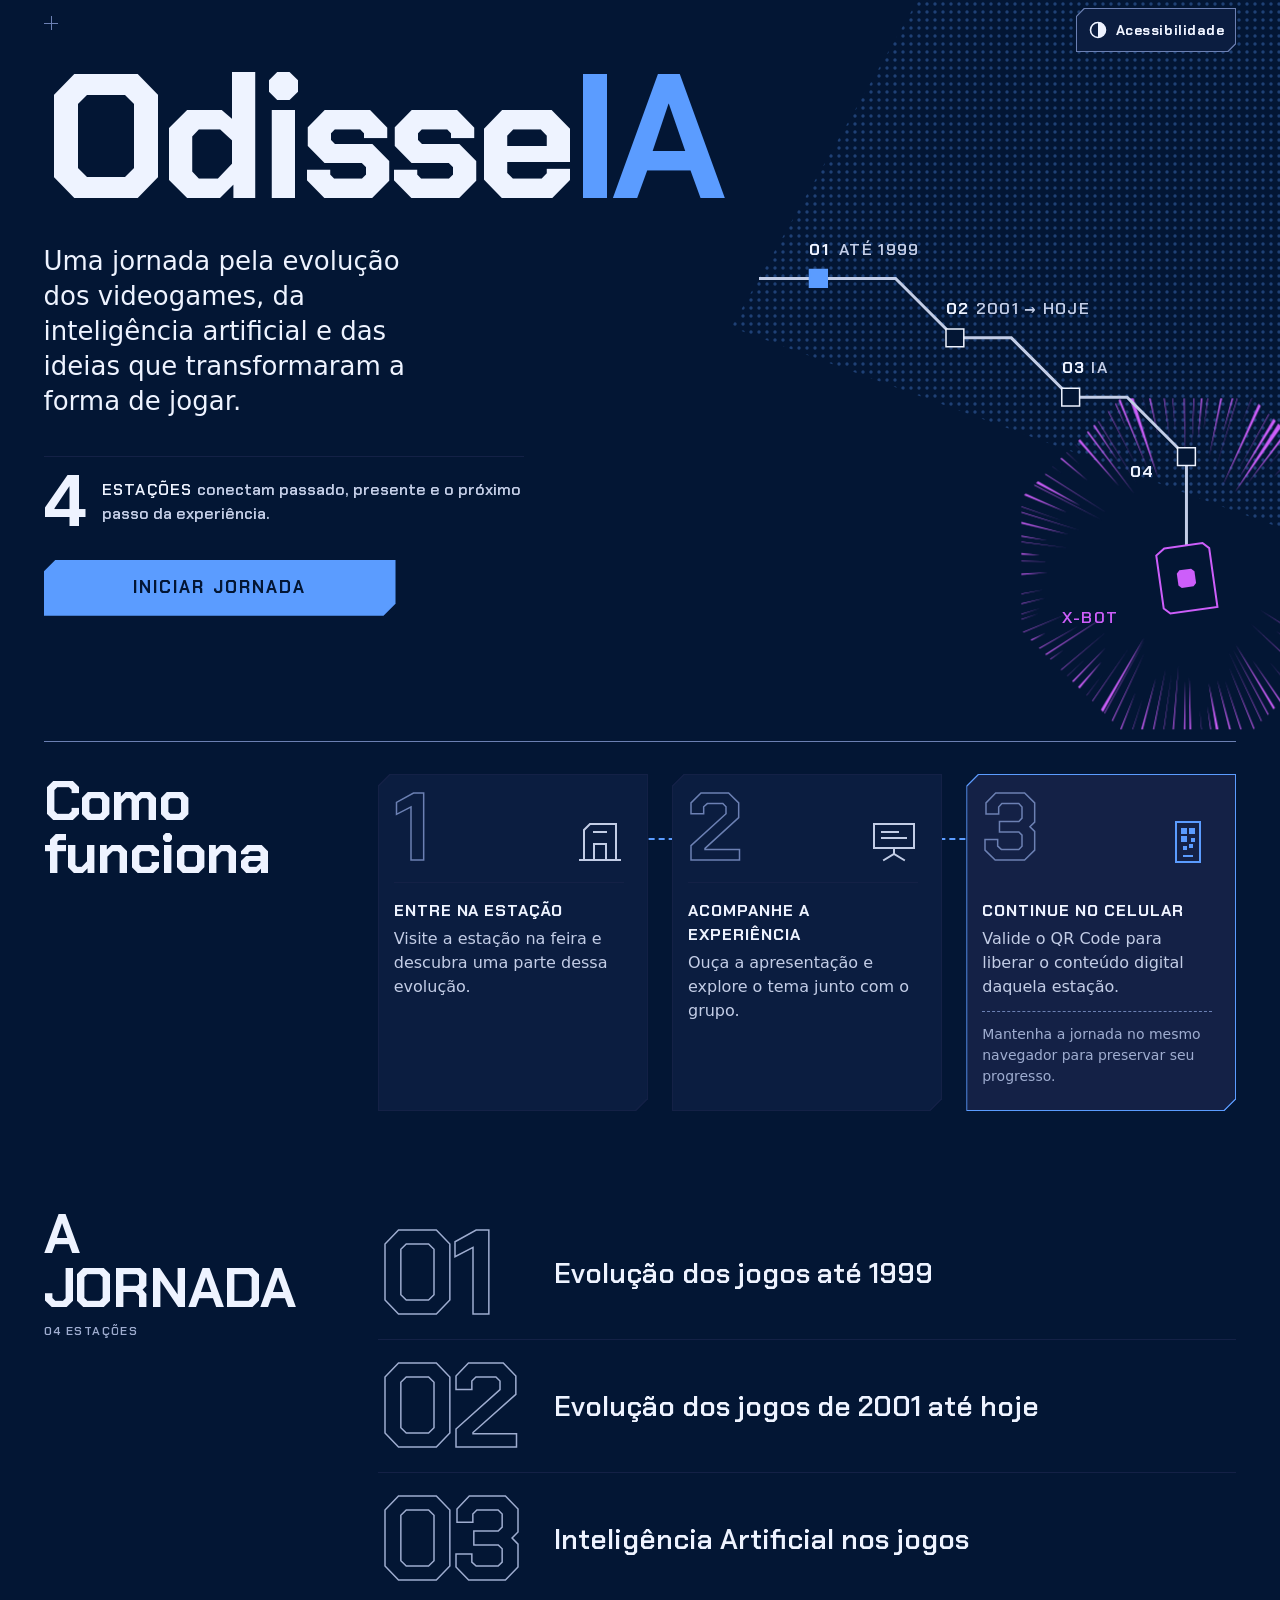
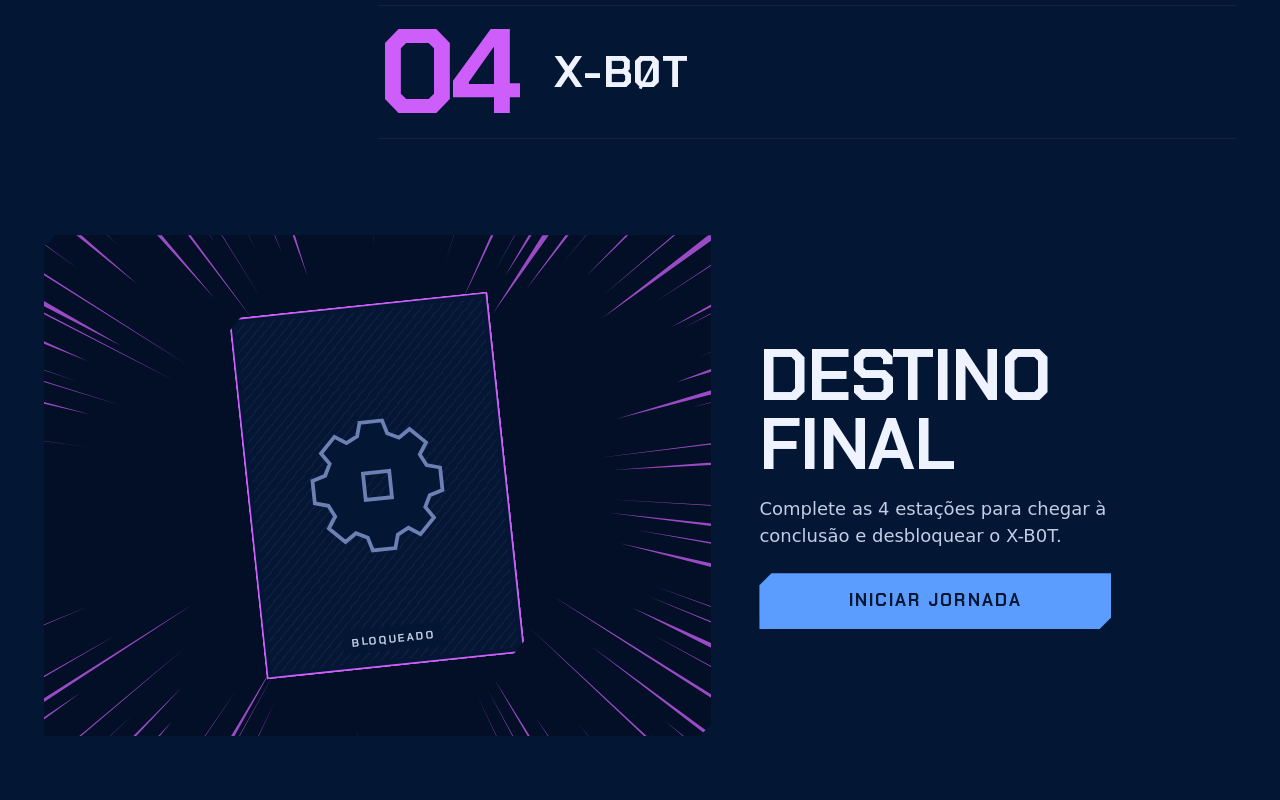
==== index.html @ cc37b347 "feat: atualiza identidade visual e acessibilidade" ====
<!DOCTYPE html>
<html lang="pt-BR">
<head>
  <meta charset="UTF-8">
  <meta name="viewport" content="width=device-width, initial-scale=1.0">
  <title>OdisseIA</title>
  <link rel="stylesheet" href="assets/css/style.css">
  <link rel="stylesheet" href="assets/css/paginas/abertura.css">
  <script src="assets/js/acessibilidade.js"></script>
</head>
<body class="pagina-index">
  <a class="pular" href="#conteudo-principal">Pular para o conteúdo</a>
  <!-- Porta de entrada estática: não lê progresso e não carrega scripts. -->
  <main id="conteudo-principal" tabindex="-1" class="abertura">
    <section class="capa" aria-labelledby="index-titulo">
      <div class="capa__tom textura-reticula" aria-hidden="true"></div>
      <span class="registro capa__registro-a" aria-hidden="true"></span>
      <span class="registro capa__registro-b" aria-hidden="true"></span>

      <h1 id="index-titulo" class="capa__titulo" aria-label="OdisseIA"><span class="capa__odisse">Odisse</span><span class="capa__ia">IA</span></h1>
      <p class="capa__proposta">Uma jornada pela evolução dos videogames, da inteligência artificial e das ideias que transformaram a forma de jogar.</p>
      <a class="botao botao--principal capa__cta" href="hub.html">INICIAR JORNADA</a>

      <!-- Rota esquemática: as quatro estações descem até o X-B0T. A lista "A jornada" traz o mesmo conteúdo em texto. -->
      <div class="capa__rota" aria-hidden="true">
        <div class="capa__explosao textura-foco"></div>
        <svg class="esquema capa__mapa" viewBox="0 0 360 270">
          <path class="esquema__linha capa__trilho" d="M0 34H40H92L132 74H170L210 114H248L288 154V214" pathLength="1000"/>
          <g class="capa__parada" style="--ordem: 0">
            <rect class="esquema__no esquema__no--cheio" x="34" y="28" width="12" height="12"/>
            <text class="esquema__texto esquema__texto--forte" x="34" y="18">01</text>
            <text class="esquema__texto" x="54" y="18">ATÉ 1999</text>
          </g>
          <g class="capa__parada" style="--ordem: 1">
            <rect class="esquema__no" x="126" y="68" width="12" height="12"/>
            <text class="esquema__texto esquema__texto--forte" x="126" y="58">02</text>
            <text class="esquema__texto" x="146" y="58">2001 → HOJE</text>
          </g>
          <g class="capa__parada" style="--ordem: 2">
            <rect class="esquema__no" x="204" y="108" width="12" height="12"/>
            <text class="esquema__texto esquema__texto--forte" x="204" y="98">03</text>
            <text class="esquema__texto" x="224" y="98">IA</text>
          </g>
          <g class="capa__parada" style="--ordem: 3">
            <rect class="esquema__no" x="282" y="148" width="12" height="12"/>
            <text class="esquema__texto esquema__texto--forte" x="250" y="168">04</text>
          </g>
          <g class="capa__xbot" transform="translate(288 236)">
            <path class="capa__carta" d="M-12 -22H14L18 -18V22H-14L-18 18V-18Z" transform="rotate(-8)"/>
            <path class="capa__eixo" d="M-4 -6H4L6 -4V4L4 6H-4L-6 4V-4Z" transform="rotate(-8)"/>
            <text class="esquema__texto esquema__texto--destaque" x="-84" y="30">X-B0T</text>
          </g>
        </svg>
      </div>

      <p class="capa__jornada"><span class="capa__numero">4</span> <span class="capa__frase"><span class="capa__unidade">estações</span> conectam passado, presente e o próximo passo da experiência.</span></p>
    </section>

    <section class="protocolo" aria-labelledby="passos-titulo">
      <h2 id="passos-titulo" class="protocolo__titulo">Como funciona</h2>
      <ol class="protocolo__lista">
        <li class="protocolo__passo ficha">
          <span class="numeral-vazado protocolo__numeral" aria-hidden="true">1</span>
          <svg class="protocolo__icone" viewBox="0 0 48 48" aria-hidden="true" focusable="false">
            <path class="esquema__traco" d="M8 42V12L14 6H40V42M4 42H44M18 42V26H30V42M18 14H30"/>
          </svg>
          <div class="protocolo__corpo">
            <strong class="protocolo__nome">ENTRE NA ESTAÇÃO</strong>
            <p class="protocolo__texto">Visite a estação na feira e descubra uma parte dessa evolução.</p>
          </div>
        </li>
        <li class="protocolo__passo ficha">
          <span class="numeral-vazado protocolo__numeral" aria-hidden="true">2</span>
          <svg class="protocolo__icone" viewBox="0 0 48 48" aria-hidden="true" focusable="false">
            <path class="esquema__traco" d="M4 6H44V30H4ZM24 30V36M14 42L24 36L34 42M12 14H28M12 20H36"/>
          </svg>
          <div class="protocolo__corpo">
            <strong class="protocolo__nome">ACOMPANHE A EXPERIÊNCIA</strong>
            <p class="protocolo__texto">Ouça a apresentação e explore o tema junto com o grupo.</p>
          </div>
        </li>
        <li class="protocolo__passo ficha">
          <span class="numeral-vazado protocolo__numeral" aria-hidden="true">3</span>
          <svg class="protocolo__icone" viewBox="0 0 48 48" aria-hidden="true" focusable="false">
            <path class="esquema__traco" d="M12 4H36V44H12ZM20 38H28"/>
            <path d="M17 10H23V16H17ZM25 10H31V16H25ZM17 18H23V24H17ZM27 20H31V24H27ZM25 26H29V30H25ZM19 28H23V32H19Z" fill="currentColor"/>
          </svg>
          <div class="protocolo__corpo">
            <strong class="protocolo__nome">CONTINUE NO CELULAR</strong>
            <p class="protocolo__texto">Valide o QR Code para liberar o conteúdo digital daquela estação.</p>
            <p class="protocolo__nota">Mantenha a jornada no mesmo navegador para preservar seu progresso.</p>
          </div>
        </li>
      </ol>
    </section>

    <section class="jornada" aria-labelledby="jornada-titulo">
      <h2 id="jornada-titulo" class="jornada__titulo">A JORNADA <span class="jornada__detalhe">04 ESTAÇÕES</span></h2>
      <ol class="jornada__lista">
        <li class="jornada__item"><span class="jornada__numero"><span class="visualmente-oculto">Estação </span>01</span><span class="jornada__nome">Evolução dos jogos até 1999</span></li>
        <li class="jornada__item"><span class="jornada__numero"><span class="visualmente-oculto">Estação </span>02</span><span class="jornada__nome">Evolução dos jogos de 2001 até hoje</span></li>
        <li class="jornada__item"><span class="jornada__numero"><span class="visualmente-oculto">Estação </span>03</span><span class="jornada__nome">Inteligência Artificial nos jogos</span></li>
        <li class="jornada__item jornada__item--xbot"><span class="jornada__numero"><span class="visualmente-oculto">Estação </span>04</span><span class="jornada__nome">X-B<span class="zero">0</span>T</span></li>
      </ol>
    </section>

    <section class="destino" aria-labelledby="destino-titulo">
      <div class="destino__palco" aria-hidden="true">
        <div class="destino__foco textura-foco"></div>
        <div class="destino__silhueta">
          <div class="destino__hachura textura-hachura"></div>
          <svg class="destino__engrenagem" viewBox="-40 -40 80 80" focusable="false">
            <path d="M-6 -34H6L8 -27L14 -24L20 -28L28 -20L24 -14L27 -8L34 -6V6L27 8L24 14L28 20L20 28L14 24L8 27L6 34H-6L-8 27L-14 24L-20 28L-28 20L-24 14L-27 8L-34 6V-6L-27 -8L-24 -14L-28 -20L-20 -28L-14 -24L-8 -27ZM-7 -7H7V7H-7Z" fill-rule="evenodd"/>
          </svg>
          <span class="destino__selo">BLOQUEADO</span>
        </div>
      </div>
      <div class="destino__texto">
        <h2 id="destino-titulo" class="destino__titulo">DESTINO FINAL</h2>
        <p class="destino__descricao">Complete as 4 estações para chegar à conclusão e desbloquear o X-B0T.</p>
        <a class="botao botao--principal destino__cta" href="hub.html">INICIAR JORNADA</a>
      </div>
    </section>
  </main>
</body>
</html>
---- assets/css/style.css ----
/* Base compartilhada do OdisseIA: fontes, tokens, componentes comuns e a gramática gráfica do
   "arquivo de missão" (linhas esquemáticas, numerais vazados, retícula, linhas de velocidade,
   hachura e carimbos). Cada página carrega também a sua folha em assets/css/paginas/. */

@font-face {
  font-family: "Chakra Petch";
  src: url("../fonts/chakra-petch/ChakraPetch-SemiBold.ttf") format("truetype");
  font-weight: 600;
  font-style: normal;
  font-display: swap;
}

@font-face {
  font-family: "Chakra Petch";
  src: url("../fonts/chakra-petch/ChakraPetch-Bold.ttf") format("truetype");
  font-weight: 700;
  font-style: normal;
  font-display: swap;
}

/* Identidade azul do OdisseIA, a partir das cores da sala da feira: azul da sala (#031634), azul
   intermediário (#142146) e azul do logo (#242b57). O roxo é do X-B0T: aparece só onde o jogo é o
   assunto (--cor-xbot), nunca como cor geral do site. Uma troca de cor acontece neste bloco. */
:root {
  --azul-sala: #031634;
  --azul-meio: #142146;
  --azul-logo: #242b57;

  --cor-fundo: var(--azul-sala);
  --cor-superficie: #0b1d40;
  --cor-superficie-escura: #020f26;
  --cor-superficie-alta: var(--azul-meio);
  --cor-linha: var(--azul-logo);
  --cor-texto: #eef3ff;
  --cor-texto-secundario: #c3cde6;
  --cor-texto-atenuado: #9fadd0;
  --cor-destaque: #5b9cff;
  --cor-apagado: #6c80b3;
  --cor-sobre-destaque: #031634;
  --cor-grade: rgba(130, 165, 255, 0.05);

  --cor-xbot: #cd5efa;
  --cor-sobre-xbot: #12051a;
  /* O azul do site, resolvido na raiz: áreas de uma estação ou do X-B0T que re-pintam
     --cor-destaque usam --cor-marca para devolver a navegação da jornada ao azul. */
  --cor-marca: var(--cor-destaque);
  --cor-sobre-marca: var(--cor-sobre-destaque);

  --escala-tela: 1;

  --fonte-titulo: "Chakra Petch", system-ui, sans-serif;
  --fonte-corpo: system-ui, sans-serif;

  --espaco-1: 4px;
  --espaco-2: 8px;
  --espaco-3: 12px;
  --espaco-4: 16px;
  --espaco-6: 24px;
  --espaco-8: 32px;
  --espaco-12: 48px;
  --espaco-16: 64px;
  --espaco-24: 96px;

  --leitura: 40rem;
  /* Área útil: a viewport menos a margem (--gutter), até um teto para monitores muito largos.
     A margem cresce com a tela (16px no celular, cerca de 3,4% da largura no desktop, até 56px),
     então o conteúdo ocupa entre 92% e 94% da janela até o teto de 108rem (1728px). */
  --palco: 108rem;
  --gutter: clamp(1rem, 3.4vw, 3.5rem);

  --recorte: polygon(
    var(--espaco-3) 0,
    100% 0,
    100% calc(100% - var(--espaco-3)),
    calc(100% - var(--espaco-3)) 100%,
    0 100%,
    0 var(--espaco-3)
  );
  --recorte-pequeno: polygon(
    var(--espaco-2) 0,
    100% 0,
    100% calc(100% - var(--espaco-2)),
    calc(100% - var(--espaco-2)) 100%,
    0 100%,
    0 var(--espaco-2)
  );
  --recorte-minimo: polygon(
    var(--espaco-1) 0,
    100% 0,
    100% calc(100% - var(--espaco-1)),
    calc(100% - var(--espaco-1)) 100%,
    0 100%,
    0 var(--espaco-1)
  );

  /* Texturas de mangá geradas como SVG e usadas como máscara: a cor vem sempre dos tokens. */
  --textura-foco: url("data:image/svg+xml,%3Csvg xmlns='http://www.w3.org/2000/svg' viewBox='0 0 1000 1000' preserveAspectRatio='xMidYMid slice'%3E%3Cpath d='M1260 492.3L1260 504.4L955.8 499ZM1258.8 542.9L1258.5 547.5L791.7 517.4ZM1255.4 583.3L1254.1 594.7L788.4 534ZM1249.6 625.1L1248.3 633L823.5 555.7ZM1241.3 667.6L1237.1 685.2L802.4 572.2ZM1227 721.5L1223.3 733.4L943.5 639.1ZM1214.9 757.9L1213.7 761.2L844.9 625.3ZM1204.8 784.3L1202 791.2L836.6 637.7ZM1189.4 819.9L1181.1 837.2L818.1 652.5ZM1169.1 860.5L1166.9 864.5L840.3 684.6ZM1144.9 902.1L1140.5 909.1L718.3 637.8ZM1110.6 952.5L1104.4 960.8L766.9 700.6ZM1090.6 978.3L1085 985.2L858.5 793.8ZM1056.9 1017.2L1052.9 1021.4L688.9 676.7ZM1028.1 1046.6L1019.8 1054.4L802.7 818.1ZM991.5 1079.6L987.5 1083.1L748.9 795.6ZM971.8 1095.8L967.7 1099L777.9 853.5ZM932.8 1124.7L923.2 1131.3L697.8 790.2ZM898.4 1147.2L886.9 1154.2L645.6 741.2ZM863.8 1167.3L858.3 1170.2L637 753.7ZM827.7 1185.7L824.1 1187.4L623.1 759.4ZM789.9 1202.5L783.6 1205.1L625.6 808.2ZM740.2 1221L732.4 1223.6L614.9 851.1ZM697.8 1233.8L685.8 1237L590.9 848.4ZM647.4 1245.6L626.4 1249.4L565.9 859.5ZM614 1251.4L602.9 1253L561.7 928.3ZM569.6 1256.8L564.5 1257.3L538.9 939.4ZM522.7 1259.7L509.7 1259.9L507.3 840.3ZM495.9 1260L484.4 1259.8L495.4 851.7ZM441.8 1257.8L434.3 1257.2L475.1 804ZM396.9 1253L393.6 1252.5L455.1 822.9ZM353.5 1245.7L346.7 1244.4L436.9 813.8ZM307.2 1235.1L295.3 1231.9L407 843.1ZM265.3 1222.8L261.4 1221.6L368 902.7ZM223 1207.7L213.6 1204L345.3 887.7ZM176.6 1187.8L171.3 1185.3L372.5 768.5ZM134.9 1166.5L131.6 1164.8L378 721.4ZM127.7 1162.6L112.3 1153.7L371.6 722.3ZM70.9 1127.2L67.4 1124.8L325.4 753.6ZM40.9 1105.7L38.1 1103.5L245.2 834.6ZM9.2 1080.3L-7.9 1065.4L243.1 794.7ZM-24.3 1050.2L-33.3 1041.5L256.4 751.4ZM-53.5 1020.8L-55.7 1018.5L198.8 782.3ZM-79.8 991.4L-82.5 988.2L259.3 702.9ZM-119.6 940.1L-126.6 930.1L129.2 758.9ZM-136.8 914.9L-141.4 907.7L270.6 647.6ZM-157.9 880.4L-161.1 874.8L174.3 686.5ZM-177.6 844.2L-187.2 824.5L74.1 708.7ZM-200.1 795.7L-202.4 790.3L140.9 650ZM-219.1 745.9L-221.8 737.9L53.7 649.9ZM-226.4 723.5L-228 718.1L59.4 633.8ZM-237.9 682L-239.9 673.6L74.5 602.4ZM-247.3 638.5L-248.3 632.6L69 578.1ZM-254.3 592.6L-254.7 589.6L61.5 553ZM-258 554.6L-259 539.7L81.2 526.1ZM-259.9 489.9L-259.8 484.6L87.7 493.1ZM-259.2 466L-257.8 442.6L57.1 473.3ZM-253.6 401.5L-253.1 398.1L144.4 452.7ZM-250.4 379.4L-248.6 368.8L81 429.6ZM-239.2 323.6L-236.1 310.7L142 411.2ZM-226.3 276.2L-224.7 271.2L181.1 400.5ZM-218.7 253L-217.4 249.2L126.3 370.5ZM-202 208.8L-194.9 192.1L138.6 345ZM-176.4 153.4L-174.3 149.4L246.8 369.3ZM-172.2 145.4L-162.1 126.8L180.4 325.7ZM-143.1 95.1L-140.8 91.4L263.2 350ZM-116.7 55.9L-114.4 52.7L126.3 229.4ZM-87.2 17.5L-77.5 5.9L201 249.3ZM-59.4 -14.4L-55.4 -18.8L176.9 200.6ZM-20.6 -53.7L-17.6 -56.5L185.7 163.9ZM-5.9 -67.1L7.9 -79.2L296.7 266.5ZM39 -104.3L47.5 -110.6L343.6 291.9ZM70.6 -127.1L83 -135.4L296.2 196ZM97.2 -144.5L100.2 -146.4L354.5 266ZM150.1 -174.7L154.1 -176.7L350.5 209.7ZM186.5 -192.3L195.8 -196.4L320.5 96.4ZM205.1 -200.4L217.1 -205.4L380.8 210ZM247.6 -216.9L270.2 -224.4L412.8 239.4ZM303.6 -234.2L307 -235.1L378.7 42.4ZM328 -240.3L340.7 -243.1L413.8 113.9ZM392.9 -252.4L400.3 -253.4L448.2 122.5ZM432.7 -257L437.7 -257.4L466.9 113.3ZM484.6 -259.8L490.9 -259.9L495.2 201.9ZM529.6 -259.4L535.6 -259.2L515.1 147.8ZM561.6 -257.5L574.7 -256.3L533.7 126ZM591.5 -254.5L598.4 -253.6L550.3 100.8ZM648.6 -245.3L660.9 -242.8L567.2 176.7ZM696 -234.3L708.5 -230.8L608.2 108.1ZM720 -227.5L723 -226.6L583.7 225.2ZM775.9 -208.2L778.7 -207.1L658.7 94.9ZM809 -194.3L823.8 -187.5L606.1 268.3ZM863.5 -167.4L867.1 -165.5L644.2 237ZM886.2 -154.5L904.9 -143.2L658.6 239.8ZM911.7 -138.8L935.2 -123.1L644.5 284.7ZM952.1 -110.9L965.3 -100.9L685.3 255.3ZM985.2 -85L987.6 -83L728.7 225.4ZM1032.4 -42.4L1040.5 -34.3L760.1 239ZM1058.9 -15L1063.2 -10.3L845 184.7ZM1079.2 8L1082.5 11.8L780 263.7ZM1103.7 38.4L1115 53.5L780.8 290.8ZM1133.1 79.6L1135.3 82.9L846.9 270.9ZM1165.2 132.4L1172.6 146.2L866 302.7ZM1174.2 149.1L1177.1 154.8L883.5 302.4ZM1204.5 215L1206.8 220.6L900.1 340ZM1213.9 239.2L1222.7 264.9L873.1 371.2ZM1229.5 286.8L1234.5 304.8L797.9 416.9ZM1236.4 312.2L1238.6 320.8L891.9 402.5ZM1249.3 373L1250.2 378.4L951.5 425.1ZM1253.8 403.1L1254.5 408.8L776.9 465.5ZM1258 444.4L1258.8 456.5L794.8 480.7Z'/%3E%3C/svg%3E");
  --textura-movimento: url("data:image/svg+xml,%3Csvg xmlns='http://www.w3.org/2000/svg' viewBox='0 0 1000 400' preserveAspectRatio='none'%3E%3Cpath d='M510.8 5.9L953.6 4.5L953.6 7.2ZM330.1 15.3L949.7 14.1L949.7 16.5ZM358.2 20.8L902.3 16L902.3 25.7ZM437 30.3L906.6 29.4L906.6 31.2ZM83.8 40.5L885.8 39.8L885.8 41.2ZM248.3 45.9L947.2 43.5L947.2 48.3ZM277.8 54.3L1000 51.1L1000 57.5ZM293.7 61.3L905.8 60.1L905.8 62.4ZM96.4 72.3L917.5 68.5L917.5 76.1ZM598.4 81.2L971.2 80.3L971.2 82.1ZM504.9 90L916.2 89.2L916.2 90.8ZM306.1 98.5L991.9 97.6L991.9 99.4ZM315.2 108.5L904.2 107.8L904.2 109.2ZM524.6 116.3L915.8 113L915.8 119.6ZM293.9 125.3L907.1 124.6L907.1 125.9ZM140.7 135L900.6 133.4L900.6 136.6ZM564.9 145.8L938.2 143.8L938.2 147.9ZM434.4 151.8L940.6 150.5L940.6 153ZM365.9 158.4L974.5 156.9L974.5 159.9ZM685.7 171.8L988.2 170.8L988.2 172.9ZM506 176L942.5 175.3L942.5 176.7ZM84.2 186.1L908.7 185.1L908.7 187ZM558.6 193.2L925.4 190.7L925.4 195.6ZM221.7 202L955.3 200.7L955.3 203.4ZM506.3 209.9L997.8 206.3L997.8 213.6ZM560.5 220.9L990.1 218.9L990.1 222.9ZM609.3 233L882.8 232L882.8 234ZM698.8 238.2L974.3 237.5L974.3 238.9ZM258.8 247.3L959.4 246.7L959.4 248ZM716.4 254.8L977.5 254.1L977.5 255.5ZM438.8 261.7L909 260.3L909 263.1ZM328.3 272.5L889.6 271.5L889.6 273.4ZM187.9 280.2L893.4 278.4L893.4 282ZM340.2 289.8L988.6 286.8L988.6 292.7ZM497.4 299.7L896.6 299L896.6 300.4ZM332.3 309.4L931.7 308.8L931.7 310ZM186 314.3L950 310.3L950 318.3ZM126.7 327.7L922.7 326.4L922.7 329.1ZM350.9 333.8L888.1 331.8L888.1 335.7ZM649.2 342.4L996.3 341.8L996.3 343.1ZM392.9 348.2L941.3 345.1L941.3 351.3ZM697.7 359.4L924.7 357.6L924.7 361.2ZM598.2 366.1L999.4 362.1L999.4 370.1ZM570.2 376.8L908.1 375.2L908.1 378.4ZM330.1 388.3L942.6 385.4L942.6 391.2ZM391.2 394.4L883.8 393.7L883.8 395.1Z'/%3E%3C/svg%3E");
  --textura-reticula: url("data:image/svg+xml,%3Csvg xmlns='http://www.w3.org/2000/svg' width='8' height='8'%3E%3Ccircle cx='4' cy='4' r='1.7'/%3E%3C/svg%3E");
  --textura-grade: url("data:image/svg+xml,%3Csvg xmlns='http://www.w3.org/2000/svg' width='32' height='32'%3E%3Cpath d='M0 0.5H32M0.5 0V32' stroke='black' stroke-width='1'/%3E%3C/svg%3E");
  --icone-cadeado: url("data:image/svg+xml,%3Csvg xmlns='http://www.w3.org/2000/svg' viewBox='0 0 16 16'%3E%3Cpath d='M5 7V4.5L6.5 3H9.5L11 4.5V7M2.5 7H13.5V14.5H2.5ZM8 9.5V12' fill='none' stroke='black' stroke-width='1.6' stroke-linecap='square'/%3E%3C/svg%3E");
  --icone-seta: url("data:image/svg+xml,%3Csvg xmlns='http://www.w3.org/2000/svg' viewBox='0 0 16 16'%3E%3Cpath d='M1.5 8H14M9 3L14 8L9 13' fill='none' stroke='black' stroke-width='1.6' stroke-linecap='square'/%3E%3C/svg%3E");
  --textura-hachura: url("data:image/svg+xml,%3Csvg xmlns='http://www.w3.org/2000/svg' width='10' height='10'%3E%3Cpath d='M-2 2L2 -2M0 10L10 0M8 12L12 8' stroke='black' stroke-width='1.2'/%3E%3C/svg%3E");
}

/* Preferências de acessibilidade (assets/js/acessibilidade.js). O script grava no <html> os
   atributos data-tema, data-texto, data-contraste e data-movimento antes da primeira pintura.
   Sem script, vale o tema escuro de cima.
   O tema claro tem paleta própria: o roxo vira um tom mais fundo da mesma matiz, porque o
   #cd5efa tem só 3,2:1 sobre branco e some como texto pequeno. Texto sobre roxo usa
   --cor-sobre-destaque, que muda junto. */
:root {
  color-scheme: dark;
}

:root[data-tema="claro"] {
  color-scheme: light;
  --cor-fundo: #f2f5fb;
  --cor-superficie: #ffffff;
  --cor-superficie-escura: #e6ebf6;
  --cor-superficie-alta: #d9e0f0;
  --cor-linha: #c4cde4;
  --cor-texto: #0a1530;
  --cor-texto-secundario: #2d3a5c;
  --cor-texto-atenuado: #4a5780;
  --cor-destaque: #1c56c4;
  --cor-apagado: #66749c;
  --cor-sobre-destaque: #ffffff;
  --cor-grade: rgba(10, 21, 48, 0.06);
  --cor-xbot: #8f26c7;
  --cor-sobre-xbot: #ffffff;
}

/* Alto contraste: mais distância entre texto e fundo, quadros e traços mais firmes. */
:root[data-contraste="alto"] {
  --cor-fundo: #000814;
  --cor-superficie: #020c1e;
  --cor-superficie-escura: #000000;
  --cor-superficie-alta: #14224a;
  --cor-linha: #3a4a8a;
  --cor-texto: #ffffff;
  --cor-texto-secundario: #ffffff;
  --cor-texto-atenuado: #e3eaff;
  --cor-destaque: #8bb8ff;
  --cor-apagado: #a6b6e0;
  --cor-grade: rgba(255, 255, 255, 0.02);
}

:root[data-tema="claro"][data-contraste="alto"] {
  --cor-fundo: #ffffff;
  --cor-superficie: #ffffff;
  --cor-superficie-escura: #eef1f8;
  --cor-superficie-alta: #d3dbee;
  --cor-linha: #8a98c0;
  --cor-texto: #000000;
  --cor-texto-secundario: #000000;
  --cor-texto-atenuado: #14203f;
  --cor-destaque: #0b3a9a;
  --cor-apagado: #4a5780;
  --cor-sobre-destaque: #ffffff;
  --cor-grade: rgba(0, 0, 0, 0.03);
  --cor-xbot: #6a0fa0;
}

/* O quadro das fichas passa a ter a cor do texto, menos nos estados que já definem o seu. */
:where(:root[data-contraste="alto"]) .ficha {
  --moldura: var(--cor-texto);
}

:root[data-contraste="alto"] :focus-visible {
  outline-width: 3px;
}

:root[data-contraste="alto"] a:not([class]) {
  text-decoration: underline;
  text-underline-offset: 0.2em;
}

/* Tamanho do texto: o corpo e os títulos usam rem, então tudo acompanha a raiz.
   Em monitores grandes a raiz cresce (--escala-tela) e a escolha do painel multiplica essa escala,
   então o desktop de 1920px não parece uma tela de 1280px esticada com margens. */
:root[data-texto="grande"] {
  font-size: calc(var(--escala-tela) * 115%);
}

:root[data-texto="extra"] {
  font-size: calc(var(--escala-tela) * 130%);
}

@media (min-width: 1600px) {
  :root {
    --escala-tela: 1.125;
  }
}

@media (min-width: 2200px) {
  :root {
    --escala-tela: 1.25;
  }
}

/* Troca de tema sem tranco: só enquanto a pessoa muda uma opção, nunca no carregamento. */
:root.a11y-transicao:not([data-movimento="reduzido"]),
:root.a11y-transicao:not([data-movimento="reduzido"]) *,
:root.a11y-transicao:not([data-movimento="reduzido"]) *::before,
:root.a11y-transicao:not([data-movimento="reduzido"]) *::after {
  transition: background-color 0.2s ease-out, color 0.2s ease-out, border-color 0.2s ease-out,
    fill 0.2s ease-out, stroke 0.2s ease-out !important;
}

* {
  box-sizing: border-box;
}

html {
  -webkit-text-size-adjust: 100%;
  text-size-adjust: 100%;
  font-size: calc(var(--escala-tela) * 100%);
}

body {
  margin: 0;
  min-height: 100vh;
  background-color: var(--cor-fundo);
  color: var(--cor-texto);
  font-family: var(--fonte-corpo);
  line-height: 1.5;
}

/* Grade de fundo fixa; as colunas de leitura têm fundo sólido e a escondem. */
body::before {
  content: "";
  position: fixed;
  inset: 0;
  z-index: -1;
  background-color: var(--cor-grade);
  -webkit-mask: var(--textura-grade);
  mask: var(--textura-grade);
  pointer-events: none;
}

::selection {
  background: var(--cor-destaque);
  color: var(--cor-sobre-destaque);
}

a {
  color: inherit;
}

:focus-visible {
  outline: 2px solid var(--cor-destaque);
  outline-offset: var(--espaco-1);
}

[hidden] {
  display: none !important;
}

/* Pular para o conteúdo: fixo no centro do topo, escondido até receber foco pelo teclado.
   Cores invertidas em relação à página (texto sobre fundo), então o contraste é o máximo do tema. */
.pular {
  position: fixed;
  z-index: 40;
  top: var(--espaco-2);
  left: 50%;
  /* Com left: 50% a largura natural seria só a metade da tela e o texto quebraria. */
  width: max-content;
  max-width: calc(100vw - 2 * var(--gutter));
  padding: var(--espaco-3) var(--espaco-4);
  border: 2px solid var(--cor-destaque);
  background: var(--cor-texto);
  color: var(--cor-fundo);
  font-family: var(--fonte-titulo);
  font-weight: 700;
  font-size: 1rem;
  line-height: 1.2;
  text-align: center;
  text-decoration: none;
  transform: translate(-50%, calc(-100% - var(--espaco-4)));
}

.pular:focus {
  outline: 3px solid var(--cor-destaque);
  outline-offset: 2px;
  transform: translate(-50%, 0);
}

/* O alvo do salto recebe foco por script de navegação, sem moldura própria. */
main:focus {
  outline: none;
}

/* Nome próprio que não pode quebrar no hífen (ex.: X-B0T). */
.sem-quebra {
  white-space: nowrap;
}

/* O zero do nome X-B0T: na Chakra Petch ele é quase igual à letra O, então ganha uma barra para o
   nome oficial ser lido com zero. Só nas fontes de título, nunca no texto corrido. */
.zero {
  position: relative;
}

.zero::after {
  content: "";
  position: absolute;
  top: 50%;
  left: 50%;
  width: 0.78em;
  margin-left: -0.39em;
  border-top: 0.075em solid currentColor;
  transform: rotate(-62deg);
}

p .zero::after {
  content: none;
}

.visualmente-oculto {
  position: absolute;
  width: 1px;
  height: 1px;
  overflow: hidden;
  clip-path: inset(50%);
  white-space: nowrap;
}

/* Rótulo de sistema: caixa alta, espaçado, sempre acompanhando um conteúdo, nunca sozinho. */
.rotulo {
  margin: 0;
  font-family: var(--fonte-titulo);
  font-weight: 600;
  font-size: 0.75rem;
  letter-spacing: 0.08em;
  text-transform: uppercase;
  color: var(--cor-texto-secundario);
}

/* Botões: recorte diagonal, sem borda. O foco é uma aresta interna (o clip-path cortaria o outline). */
.botao {
  display: flex;
  align-items: center;
  justify-content: center;
  gap: var(--espaco-3);
  min-height: 48px;
  padding: var(--espaco-3) var(--espaco-6);
  background: var(--cor-superficie-alta);
  color: var(--cor-texto);
  font-family: var(--fonte-titulo);
  font-weight: 700;
  font-size: 1rem;
  letter-spacing: 0.06em;
  text-align: center;
  text-wrap: balance;
  text-decoration: none;
  text-transform: uppercase;
  clip-path: var(--recorte);
}

.botao {
  transition: background-color 0.15s ease-out, color 0.15s ease-out, transform 0.12s ease-out;
}

.botao:active {
  transform: translateY(1px);
}

.botao--principal {
  background: var(--cor-destaque);
  color: var(--cor-sobre-destaque);
}

.botao:focus-visible {
  outline: none;
  box-shadow: inset 0 0 0 3px var(--cor-texto);
}

.botao--principal:focus-visible {
  box-shadow: inset 0 0 0 3px var(--cor-sobre-destaque);
}

/* Seta desenhada (não glifo Unicode): herda a cor do texto. --voltar aponta para trás. */
.seta {
  display: inline-block;
  flex: none;
  width: 1em;
  height: 1em;
  background-color: currentColor;
  -webkit-mask: var(--icone-seta) center / contain no-repeat;
  mask: var(--icone-seta) center / contain no-repeat;
}

.seta--voltar {
  transform: scaleX(-1);
}

/* Link de volta ao Hub, igual em todas as páginas internas. */
.terminal-voltar,
.final-voltar {
  display: inline-flex;
  align-items: center;
  gap: var(--espaco-2);
  min-height: 44px;
  font-family: var(--fonte-titulo);
  font-weight: 600;
  font-size: 0.875rem;
  letter-spacing: 0.04em;
  color: var(--cor-texto-secundario);
  text-decoration: none;
}

@media (hover: hover) {
  .botao:hover {
    background: var(--cor-texto);
    color: var(--cor-fundo);
  }

  .terminal-voltar:hover,
  .final-voltar:hover {
    color: var(--cor-texto);
  }
}

/* ---------- Gramática gráfica ---------- */

/* Numeral gigante vazado: plano de fundo tipográfico, sempre decorativo (aria-hidden). */
.numeral-vazado {
  font-family: var(--fonte-titulo);
  font-weight: 700;
  line-height: 0.8;
  letter-spacing: -0.03em;
  color: transparent;
  -webkit-text-stroke: 1.5px var(--cor-apagado);
  user-select: none;
  /* Decorativo: a área do texto passa da caixa de linha (line-height 0.8) e, sem isto, cobriria
     links vizinhos, como o "Voltar ao Hub" no topo das estações. */
  pointer-events: none;
}

/* Retícula de mangá: pontos na cor de destaque. */
.textura-reticula {
  background-color: var(--cor-destaque);
  -webkit-mask: var(--textura-reticula) 0 0 / 8px 8px repeat;
  mask: var(--textura-reticula) 0 0 / 8px 8px repeat;
}

/* Linhas de foco convergindo para o centro. */
.textura-foco {
  background-color: var(--cor-destaque);
  -webkit-mask: var(--textura-foco) center / cover no-repeat;
  mask: var(--textura-foco) center / cover no-repeat;
}

/* Linhas de movimento horizontais, grossas à direita. */
.textura-movimento {
  background-color: var(--cor-destaque);
  -webkit-mask: var(--textura-movimento) center / 100% 100% no-repeat;
  mask: var(--textura-movimento) center / 100% 100% no-repeat;
}

/* Hachura diagonal: marca o que ainda está fechado. */
.textura-hachura {
  background-color: var(--cor-superficie-alta);
  -webkit-mask: var(--textura-hachura) 0 0 / 10px 10px repeat;
  mask: var(--textura-hachura) 0 0 / 10px 10px repeat;
}

/* Linhas esquemáticas dos diagramas (SVG): traço fino, nós quadrados, rótulos técnicos. */
.esquema {
  display: block;
  width: 100%;
  height: auto;
  overflow: visible;
}

.esquema__linha {
  fill: none;
  stroke: var(--cor-apagado);
  stroke-width: 1.5;
  vector-effect: non-scaling-stroke;
}

.esquema__linha--ativa {
  stroke: var(--cor-destaque);
  stroke-width: 2;
}

.esquema__no {
  fill: var(--cor-fundo);
  stroke: var(--cor-texto);
  stroke-width: 1.5;
  vector-effect: non-scaling-stroke;
}

.esquema__no--cheio {
  fill: var(--cor-destaque);
  stroke: var(--cor-destaque);
}

.esquema__texto {
  font-family: var(--fonte-titulo);
  font-weight: 600;
  font-size: 11px;
  letter-spacing: 0.08em;
  fill: var(--cor-texto-secundario);
}

.esquema__texto--forte {
  font-weight: 700;
  fill: var(--cor-texto);
}

.esquema__texto--destaque {
  fill: var(--cor-destaque);
}

.esquema__traco {
  fill: none;
  stroke: currentColor;
  stroke-width: 2;
  stroke-linejoin: miter;
  stroke-linecap: square;
}

/* Ficha: o contêiner de cartão do sistema, em três camadas.
   - O próprio elemento tem a cor do miolo (--miolo): se as camadas falharem, o texto continua
     sobre fundo escuro e legível.
   - ::before pinta a moldura (--moldura) no formato recortado.
   - ::after repinta o miolo um pouco para dentro, então a moldura acompanha também os cantos
     diagonais, coisa que um box-shadow não faz sob clip-path. */
.ficha {
  --moldura: var(--cor-superficie-alta);
  --espessura: 1px;
  --miolo: var(--cor-superficie);
  position: relative;
  isolation: isolate;
  background: var(--miolo);
  clip-path: var(--recorte);
}

.ficha::before,
.ficha::after {
  content: "";
  position: absolute;
  clip-path: var(--recorte);
}

.ficha::before {
  z-index: -2;
  inset: 0;
  background: var(--moldura);
}

.ficha::after {
  z-index: -1;
  inset: var(--espessura);
  background: var(--miolo);
  transition: background-color 0.15s ease-out;
}

/* Cruz de registro: marca de impressão no canto de um plano. */
.registro {
  position: absolute;
  width: 14px;
  height: 14px;
  pointer-events: none;
}

.registro::before,
.registro::after {
  content: "";
  position: absolute;
  background: var(--cor-apagado);
}

.registro::before {
  left: 0;
  right: 0;
  top: 50%;
  height: 1px;
}

.registro::after {
  top: 0;
  bottom: 0;
  left: 50%;
  width: 1px;
}

/* ---------- Movimento: um gesto por página, sempre a partir de um estado já visível ---------- */

@keyframes entrar {
  from {
    opacity: 0;
    transform: translateY(var(--espaco-3));
  }
  to {
    opacity: 1;
    transform: none;
  }
}

@keyframes tracar {
  from {
    stroke-dashoffset: var(--comprimento, 1000);
  }
  to {
    stroke-dashoffset: 0;
  }
}

@keyframes carimbar {
  0% {
    opacity: 0;
    transform: scale(1.6) rotate(-14deg);
  }
  60% {
    opacity: 1;
    transform: scale(0.94) rotate(var(--giro, -4deg));
  }
  100% {
    opacity: 1;
    transform: scale(1) rotate(var(--giro, -4deg));
  }
}

@keyframes irromper {
  from {
    opacity: 0;
    transform: scale(0.82);
  }
  to {
    opacity: 1;
    transform: none;
  }
}

/* Movimento reduzido: sem deslocamento nem coreografia; o conteúdo já nasce no estado final.
   A resposta às interações continua, só em cor e opacidade, rápida e sem movimento.
   Quem decide é acessibilidade.js, que grava data-movimento="reduzido" ou "normal" no <html>:
   a escolha manual do painel vence o sistema, nos dois sentidos. Nenhuma regra de animação do
   site deve depender de prefers-reduced-motion por conta própria, ou a escolha "Completas"
   não conseguiria religar o movimento num computador que pede menos. */
:root[data-movimento="reduzido"] *,
:root[data-movimento="reduzido"] *::before,
:root[data-movimento="reduzido"] *::after {
  animation: none !important;
  transition-property: color, background-color, border-color, box-shadow, opacity !important;
  transition-duration: 0.12s !important;
  scroll-behavior: auto !important;
}

:root[data-movimento="reduzido"] .botao:active,
:root[data-movimento="reduzido"] a.cartao:active .cartao__corpo,
:root[data-movimento="reduzido"] a.cartao:hover .cartao__corpo,
:root[data-movimento="reduzido"] a.cartao:hover .seta {
  transform: none;
}

/* Sem script, o atributo não existe: vale então a preferência do sistema. */
@media (prefers-reduced-motion: reduce) {
  :root:not([data-movimento]) *,
  :root:not([data-movimento]) *::before,
  :root:not([data-movimento]) *::after {
    animation: none !important;
    transition-property: color, background-color, border-color, box-shadow, opacity !important;
    transition-duration: 0.12s !important;
    scroll-behavior: auto !important;
  }

  :root:not([data-movimento]) .botao:active,
  :root:not([data-movimento]) a.cartao:active .cartao__corpo,
  :root:not([data-movimento]) a.cartao:hover .cartao__corpo,
  :root:not([data-movimento]) a.cartao:hover .seta {
    transform: none;
  }
}

/* ---------- Painel de acessibilidade (montado por assets/js/acessibilidade.js) ----------
   Fica no topo da página, rolando com ela: um botão fixo poderia cobrir o item em foco. */
.a11y {
  position: absolute;
  z-index: 20;
  top: var(--espaco-2);
  right: var(--gutter);
}

.a11y__abrir {
  --moldura: var(--cor-apagado);
  --miolo: var(--cor-superficie);
  --recorte: var(--recorte-pequeno);
  display: inline-flex;
  align-items: center;
  gap: var(--espaco-2);
  min-width: 44px;
  min-height: 44px;
  padding: 0 var(--espaco-3);
  border: 0;
  color: var(--cor-texto);
  font-family: var(--fonte-titulo);
  font-weight: 700;
  font-size: 0.875rem;
  letter-spacing: 0.04em;
  cursor: pointer;
}

.a11y__abrir:focus-visible,
.a11y__opcao input:focus-visible + .a11y__opcao-corpo {
  outline: none;
  --moldura: var(--cor-texto);
  --espessura: 3px;
}

.a11y__abrir[aria-expanded="true"] {
  --moldura: var(--cor-destaque);
  --espessura: 2px;
}

.a11y__icone {
  flex: none;
  width: 20px;
  height: 20px;
}

/* Em telas estreitas só o ícone fica à vista; o nome continua no botão, para leitores de tela. */
.a11y__rotulo {
  position: absolute;
  width: 1px;
  height: 1px;
  overflow: hidden;
  clip-path: inset(50%);
  white-space: nowrap;
}

.a11y__painel {
  --moldura: var(--cor-destaque);
  --miolo: var(--cor-superficie);
  position: absolute;
  top: calc(100% + var(--espaco-2));
  right: 0;
  width: min(24rem, calc(100vw - 2 * var(--gutter)));
  padding: var(--espaco-4);
  color: var(--cor-texto);
  font-size: 0.9375rem;
}

.a11y__topo {
  display: flex;
  flex-wrap: wrap;
  align-items: center;
  justify-content: space-between;
  gap: var(--espaco-3);
  margin-bottom: var(--espaco-4);
}

.a11y__titulo {
  margin: 0;
  font-family: var(--fonte-titulo);
  font-weight: 700;
  font-size: 1.125rem;
  letter-spacing: 0.04em;
  text-transform: uppercase;
}

.a11y__fechar,
.a11y__restaurar {
  min-height: 44px;
  padding: var(--espaco-2) var(--espaco-4);
  border: 0;
  font-size: 0.8125rem;
  cursor: pointer;
}

.a11y__grupo {
  margin-top: var(--espaco-4);
  padding-top: var(--espaco-3);
  border-top: 1px dashed var(--cor-apagado);
}

.a11y__grupo-nome {
  margin: 0 0 var(--espaco-2);
  color: var(--cor-texto-atenuado);
  font-family: var(--fonte-titulo);
  font-weight: 600;
  font-size: 0.75rem;
  letter-spacing: 0.14em;
  text-transform: uppercase;
}

.a11y__opcoes {
  min-width: 0;
  margin: 0 0 var(--espaco-3);
  padding: 0;
  border: 0;
}

.a11y__opcoes legend {
  padding: 0;
  margin-bottom: var(--espaco-2);
  font-weight: 600;
}

.a11y__lista {
  display: grid;
  grid-template-columns: repeat(3, minmax(0, 1fr));
  gap: var(--espaco-2);
}

.a11y__opcao {
  position: relative;
  display: block;
}

.a11y__opcao input {
  position: absolute;
  inset: 0;
  z-index: 1;
  width: 100%;
  height: 100%;
  margin: 0;
  opacity: 0;
  cursor: pointer;
}

.a11y__opcao-corpo {
  --moldura: var(--cor-apagado);
  --miolo: var(--cor-superficie);
  --espessura: 2px;
  --recorte: var(--recorte-minimo);
  display: flex;
  flex-direction: column;
  align-items: center;
  justify-content: center;
  gap: var(--espaco-1);
  min-height: 56px;
  padding: var(--espaco-2);
  font-weight: 600;
  line-height: 1.2;
  text-align: center;
  overflow-wrap: anywhere;
}

.a11y__opcao-corpo small {
  color: var(--cor-texto-atenuado);
  font-size: 0.75rem;
}

/* Selecionada: quadro roxo, miolo elevado, texto em negrito e o marcador cheio.
   O marcador oco das demais deixa claro que o estado não depende só da cor. */
.a11y__marca {
  width: 10px;
  height: 10px;
  border: 2px solid var(--cor-apagado);
}

.a11y__opcao input:checked + .a11y__opcao-corpo {
  --moldura: var(--cor-destaque);
  --miolo: var(--cor-superficie-alta);
  font-weight: 700;
}

.a11y__opcao input:checked + .a11y__opcao-corpo .a11y__marca {
  border-color: var(--cor-destaque);
  background: var(--cor-destaque);
}

@media (hover: hover) {
  .a11y__opcao input:not(:checked):hover + .a11y__opcao-corpo {
    --miolo: var(--cor-superficie-alta);
  }
}

.a11y__chave {
  position: relative;
  display: flex;
  align-items: center;
  justify-content: space-between;
  gap: var(--espaco-3);
  min-height: 48px;
  cursor: pointer;
}

.a11y__chave input {
  position: absolute;
  inset: 0;
  z-index: 1;
  width: 100%;
  height: 100%;
  margin: 0;
  opacity: 0;
  cursor: inherit;
}

.a11y__chave-texto {
  display: flex;
  flex-direction: column;
  font-weight: 600;
}

.a11y__chave-estado {
  display: inline-flex;
  align-items: center;
  gap: var(--espaco-2);
  font-family: var(--fonte-titulo);
  font-weight: 700;
  font-size: 0.75rem;
  letter-spacing: 0.08em;
  text-transform: uppercase;
}

.a11y__trilho {
  position: relative;
  flex: none;
  width: 44px;
  height: 24px;
  border: 2px solid var(--cor-apagado);
  background: var(--cor-superficie);
}

.a11y__trilho::after {
  content: "";
  position: absolute;
  top: 2px;
  left: 2px;
  width: 16px;
  height: 16px;
  background: var(--cor-apagado);
  transition: transform 0.15s ease-out, background-color 0.15s ease-out;
}

.a11y__chave input:checked ~ .a11y__chave-estado .a11y__trilho {
  border-color: var(--cor-destaque);
  background: var(--cor-superficie-alta);
}

.a11y__chave input:checked ~ .a11y__chave-estado .a11y__trilho::after {
  background: var(--cor-destaque);
  transform: translateX(20px);
}

.a11y__chave input:focus-visible ~ .a11y__chave-estado .a11y__trilho {
  outline: 3px solid var(--cor-texto);
  outline-offset: 2px;
}

.a11y__chave input:disabled {
  cursor: not-allowed;
}

.a11y__rodape {
  display: flex;
  flex-wrap: wrap;
  align-items: center;
  gap: var(--espaco-3);
  margin-top: var(--espaco-4);
  padding-top: var(--espaco-3);
  border-top: 1px dashed var(--cor-apagado);
}

.a11y__status {
  margin: 0;
  color: var(--cor-texto-secundario);
  font-size: 0.8125rem;
}

@media (min-width: 480px) {
  .a11y__rotulo {
    position: static;
    width: auto;
    height: auto;
    overflow: visible;
    clip-path: none;
  }
}

/* Celular: o painel ocupa a largura útil abaixo do botão. */
@media (max-width: 479px) {
  .a11y {
    position: static;
  }

  .a11y__abrir {
    position: absolute;
    z-index: 20;
    top: var(--espaco-2);
    right: var(--gutter);
  }

  .a11y__painel {
    position: absolute;
    z-index: 20;
    top: calc(var(--espaco-2) + 44px + var(--espaco-2));
    right: var(--gutter);
    left: var(--gutter);
    width: auto;
  }
}
---- assets/css/paginas/abertura.css ----
/* Abertura (index.html): a capa do arquivo de missão. Palavra-marca monumental, rota esquemática
   até o X-B0T, protocolo em três passos, índice da jornada e a silhueta da recompensa. */

.pagina-index main {
  max-width: calc(var(--palco) + 2 * var(--gutter));
  margin: 0 auto;
  padding: 0 var(--gutter) var(--espaco-16);
  background: var(--cor-fundo);
  overflow-x: clip;
}

/* O X-B0T é o único ponto roxo da abertura: a explosão e a carta no fim da rota, a silhueta do
   destino e a quarta linha do índice. O resto do site é azul. */
.capa__explosao,
.capa__xbot,
.destino__palco,
.jornada__item--xbot {
  --cor-destaque: var(--cor-xbot);
  --cor-sobre-destaque: var(--cor-sobre-xbot);
}

/* ---------- Capa ---------- */

.capa {
  position: relative;
  isolation: isolate;
  display: grid;
  grid-template-columns: minmax(0, 1fr);
  padding: var(--espaco-8) 0 var(--espaco-12);
}

.capa__tom {
  position: absolute;
  z-index: -1;
  top: 0;
  right: calc(-1 * var(--gutter));
  width: 68%;
  height: 300px;
  opacity: 0.32;
  clip-path: polygon(34% 0, 100% 0, 100% 100%, 0 62%);
}

.capa__registro-a {
  top: var(--espaco-4);
  left: 0;
}

.capa__registro-b {
  top: var(--espaco-4);
  right: 0;
}

.capa__titulo {
  display: grid;
  margin: 0;
  font-family: var(--fonte-titulo);
  font-weight: 700;
  font-size: clamp(4.5rem, 23vw, 11rem);
  line-height: 0.84;
  letter-spacing: -0.04em;
}

.capa__ia {
  justify-self: end;
  margin-right: var(--espaco-2);
  color: var(--cor-destaque);
}

.capa__proposta {
  max-width: 30ch;
  margin: var(--espaco-6) 0 0;
  font-size: 1.125rem;
  line-height: 1.5;
  color: var(--cor-texto-secundario);
}

/* Rota: o trilho se desenha uma vez, as paradas entram em sequência. */
.capa__rota {
  position: relative;
  isolation: isolate;
  margin-top: var(--espaco-8);
}

.capa__explosao {
  position: absolute;
  z-index: -1;
  left: 80%;
  top: 84%;
  width: 46%;
  aspect-ratio: 1;
  translate: -50% -50%;
  clip-path: polygon(30% 0, 70% 0, 100% 30%, 100% 70%, 70% 100%, 30% 100%, 0 70%, 0 30%);
  animation: irromper 0.6s ease-out 1.2s both;
}

/* Traço em unidades do SVG: com non-scaling-stroke o tracejado da animação encurtaria ao escalar. */
.capa__trilho {
  vector-effect: none;
  stroke: var(--cor-texto-secundario);
  stroke-width: 2;
  stroke-dasharray: 1000;
  --comprimento: 1000;
  animation: tracar 1.4s cubic-bezier(0.22, 1, 0.36, 1) 0.2s both;
}

.capa__parada {
  animation: entrar 0.4s ease-out both;
  animation-delay: calc(0.35s + var(--ordem) * 0.25s);
}

.capa__carta {
  fill: var(--cor-fundo);
  stroke: var(--cor-destaque);
  stroke-width: 2;
  vector-effect: non-scaling-stroke;
}

.capa__eixo {
  fill: var(--cor-destaque);
}

.capa__jornada {
  display: grid;
  grid-template-columns: auto minmax(0, 1fr);
  align-items: center;
  column-gap: var(--espaco-4);
  margin: var(--espaco-12) 0 0;
  padding-top: var(--espaco-4);
  border-top: 1px solid var(--cor-superficie-alta);
  font-family: var(--fonte-titulo);
  font-weight: 600;
  color: var(--cor-texto-secundario);
}

.capa__numero {
  font-weight: 700;
  font-size: 4.5rem;
  line-height: 0.8;
  color: var(--cor-texto);
}

.capa__unidade {
  color: var(--cor-texto);
  letter-spacing: 0.08em;
  text-transform: uppercase;
}

.capa__cta {
  min-height: 56px;
  margin-top: var(--espaco-6);
  margin-bottom: var(--espaco-2);
  font-size: 1.0625rem;
  letter-spacing: 0.12em;
}

/* ---------- Protocolo: físico → digital em três passos ---------- */

.protocolo {
  margin-top: var(--espaco-12);
  padding-top: var(--espaco-8);
  border-top: 1px solid var(--cor-apagado);
}

.protocolo__titulo,
.jornada__titulo,
.destino__titulo {
  margin: 0;
  font-family: var(--fonte-titulo);
  font-weight: 700;
  font-size: clamp(2.25rem, 9vw, 3.5rem);
  line-height: 0.95;
  letter-spacing: -0.02em;
}

/* Três fichas ligadas pela rota: a linha passa por trás e aparece entre elas. */
.protocolo__lista {
  position: relative;
  isolation: isolate;
  display: grid;
  gap: var(--espaco-6);
  margin: var(--espaco-8) 0 0;
  padding: 0;
  list-style: none;
}

.protocolo__lista::before {
  content: "";
  position: absolute;
  z-index: -3;
  top: 0;
  bottom: 0;
  left: var(--espaco-8);
  border-left: 2px dashed var(--cor-destaque);
}

.protocolo__passo {
  display: grid;
  grid-template-columns: minmax(0, 1fr) auto;
  align-items: end;
  padding: var(--espaco-4) var(--espaco-6) var(--espaco-6) var(--espaco-4);
}

/* O último passo é o digital: a moldura roxa marca onde o celular entra. */
.protocolo__passo:last-child {
  --moldura: var(--cor-destaque);
  --miolo: var(--cor-superficie-alta);
}

.protocolo__numeral {
  grid-row: 1;
  font-size: 4.5rem;
}

.protocolo__icone {
  grid-row: 1;
  grid-column: 2;
  width: 40px;
  height: 40px;
  color: var(--cor-texto-secundario);
}

.protocolo__passo:last-child .protocolo__icone {
  color: var(--cor-destaque);
}

.protocolo__corpo {
  grid-column: 1 / -1;
  align-self: start;
  margin-top: var(--espaco-4);
  padding-top: var(--espaco-4);
  border-top: 1px solid var(--cor-superficie-alta);
}

.protocolo__nome {
  display: block;
  font-family: var(--fonte-titulo);
  font-weight: 700;
  font-size: 1rem;
  letter-spacing: 0.06em;
}

.protocolo__texto {
  margin: var(--espaco-1) 0 0;
  line-height: 1.5;
  color: var(--cor-texto-secundario);
}

.protocolo__nota {
  margin: var(--espaco-3) 0 0;
  padding-top: var(--espaco-3);
  border-top: 1px dashed var(--cor-apagado);
  font-size: 0.875rem;
  line-height: 1.5;
  color: var(--cor-texto-atenuado);
}

/* ---------- Índice da jornada ---------- */

.jornada {
  margin-top: var(--espaco-16);
}

.jornada__detalhe {
  display: block;
  margin-top: var(--espaco-3);
  font-weight: 600;
  font-size: 0.75rem;
  letter-spacing: 0.12em;
  color: var(--cor-texto-atenuado);
}

.jornada__lista {
  margin: var(--espaco-6) 0 0;
  padding: 0;
  list-style: none;
  counter-reset: none;
}

.jornada__item {
  position: relative;
  display: grid;
  grid-template-columns: 6.5rem minmax(0, 1fr);
  align-items: center;
  min-height: 92px;
  padding: var(--espaco-3) 0;
  border-bottom: 1px solid var(--cor-superficie-alta);
}

.jornada__numero {
  font-family: var(--fonte-titulo);
  font-weight: 700;
  font-size: 4.5rem;
  line-height: 1;
  letter-spacing: -0.03em;
  color: transparent;
  -webkit-text-stroke: 1.5px var(--cor-texto-atenuado);
}

.jornada__nome {
  font-family: var(--fonte-titulo);
  font-weight: 600;
  font-size: 1.1875rem;
  line-height: 1.25;
}

.jornada__item--xbot .jornada__numero {
  color: var(--cor-destaque);
  -webkit-text-stroke: 0;
}

.jornada__item--xbot .jornada__nome {
  font-weight: 700;
  font-size: 1.75rem;
  letter-spacing: 0.02em;
}

/* ---------- Destino: a recompensa aparece só como silhueta ---------- */

.destino {
  margin-top: var(--espaco-16);
}

.destino__palco {
  position: relative;
  isolation: isolate;
  display: grid;
  place-items: center;
  aspect-ratio: 4 / 3;
  padding: var(--espaco-6);
  overflow: hidden;
  background: var(--cor-superficie-escura);
  clip-path: var(--recorte);
}

.destino__foco {
  position: absolute;
  inset: -10%;
  z-index: -1;
  opacity: 0.75;
}

.destino__silhueta {
  position: relative;
  display: grid;
  place-items: center;
  width: 42%;
  aspect-ratio: 220 / 307;
  background: var(--cor-fundo);
  box-shadow: inset 0 0 0 2px var(--cor-destaque);
  clip-path: var(--recorte);
  transform: rotate(-6deg);
}

.destino__hachura {
  position: absolute;
  inset: 6px;
}

.destino__engrenagem {
  position: relative;
  width: 58%;
  fill: var(--cor-fundo);
  stroke: var(--cor-apagado);
  stroke-width: 2;
  vector-effect: non-scaling-stroke;
}

.destino__selo {
  position: absolute;
  bottom: var(--espaco-4);
  padding: var(--espaco-1) var(--espaco-2);
  background: var(--cor-fundo);
  font-family: var(--fonte-titulo);
  font-weight: 700;
  font-size: 0.6875rem;
  letter-spacing: 0.16em;
  color: var(--cor-texto-secundario);
}

.destino__texto {
  margin-top: var(--espaco-6);
}

.destino__descricao {
  max-width: 34ch;
  margin: var(--espaco-4) 0 0;
  font-size: 1.125rem;
  line-height: 1.5;
  color: var(--cor-texto-secundario);
}

.destino__cta {
  min-height: 56px;
  margin-top: var(--espaco-6);
  font-size: 1.0625rem;
  letter-spacing: 0.12em;
}

/* ---------- Telas largas ---------- */

@media (min-width: 600px) {
  .capa__cta,
  .destino__cta {
    justify-self: start;
    width: min(100%, 22rem);
  }

}

@media (min-width: 900px) {
  .capa {
    grid-template-columns: minmax(0, 7fr) minmax(0, 5fr);
    grid-template-areas:
      "titulo titulo"
      "proposta rota"
      "jornada rota"
      "cta rota";
    column-gap: var(--espaco-12);
    align-items: start;
    padding-top: var(--espaco-16);
  }

  .capa__tom {
    width: 46%;
    height: 78%;
  }

  .capa__titulo {
    grid-area: titulo;
    display: flex;
    align-items: baseline;
  }

  .capa__ia {
    margin: 0;
  }

  .capa__proposta {
    grid-area: proposta;
    max-width: 24ch;
    margin-top: var(--espaco-8);
    font-size: 1.625rem;
    line-height: 1.35;
    color: var(--cor-texto);
  }

  .capa__rota {
    grid-area: rota;
    width: 112%;
    margin-top: var(--espaco-4);
  }

  .capa__explosao {
    width: 62%;
  }

  .capa__jornada {
    grid-area: jornada;
    max-width: 30rem;
    margin-top: var(--espaco-8);
  }

  .capa__cta {
    grid-area: cta;
  }

  .protocolo {
    margin-top: var(--espaco-16);
    display: grid;
    grid-template-columns: minmax(0, 3fr) minmax(0, 9fr);
    column-gap: var(--espaco-12);
  }

  .protocolo__lista {
    grid-template-columns: repeat(3, minmax(0, 1fr));
    gap: var(--espaco-6);
    margin-top: 0;
  }

  .protocolo__lista::before {
    top: 64px;
    bottom: auto;
    left: 0;
    right: 0;
    border-left: none;
    border-top: 2px dashed var(--cor-destaque);
  }

  .protocolo__passo {
    grid-template-rows: auto 1fr;
  }

  .protocolo__numeral {
    font-size: 6rem;
  }

  .protocolo__icone {
    width: 48px;
    height: 48px;
  }

  .jornada {
    display: grid;
    grid-template-columns: minmax(0, 3fr) minmax(0, 9fr);
    column-gap: var(--espaco-12);
    margin-top: var(--espaco-24);
  }

  .jornada__lista {
    margin-top: 0;
  }

  .jornada__item {
    grid-template-columns: 11rem minmax(0, 1fr);
    min-height: 128px;
  }

  .jornada__numero {
    font-size: 7.5rem;
    line-height: 0.9;
  }

  .jornada__nome {
    font-size: 1.75rem;
  }

  .jornada__item--xbot .jornada__nome {
    font-size: 2.75rem;
  }

  .destino {
    display: grid;
    grid-template-columns: minmax(0, 7fr) minmax(0, 5fr);
    column-gap: var(--espaco-12);
    align-items: center;
    margin-top: var(--espaco-24);
  }

  .destino__texto {
    margin-top: 0;
  }

  .destino__titulo {
    font-size: 4.5rem;
  }
}
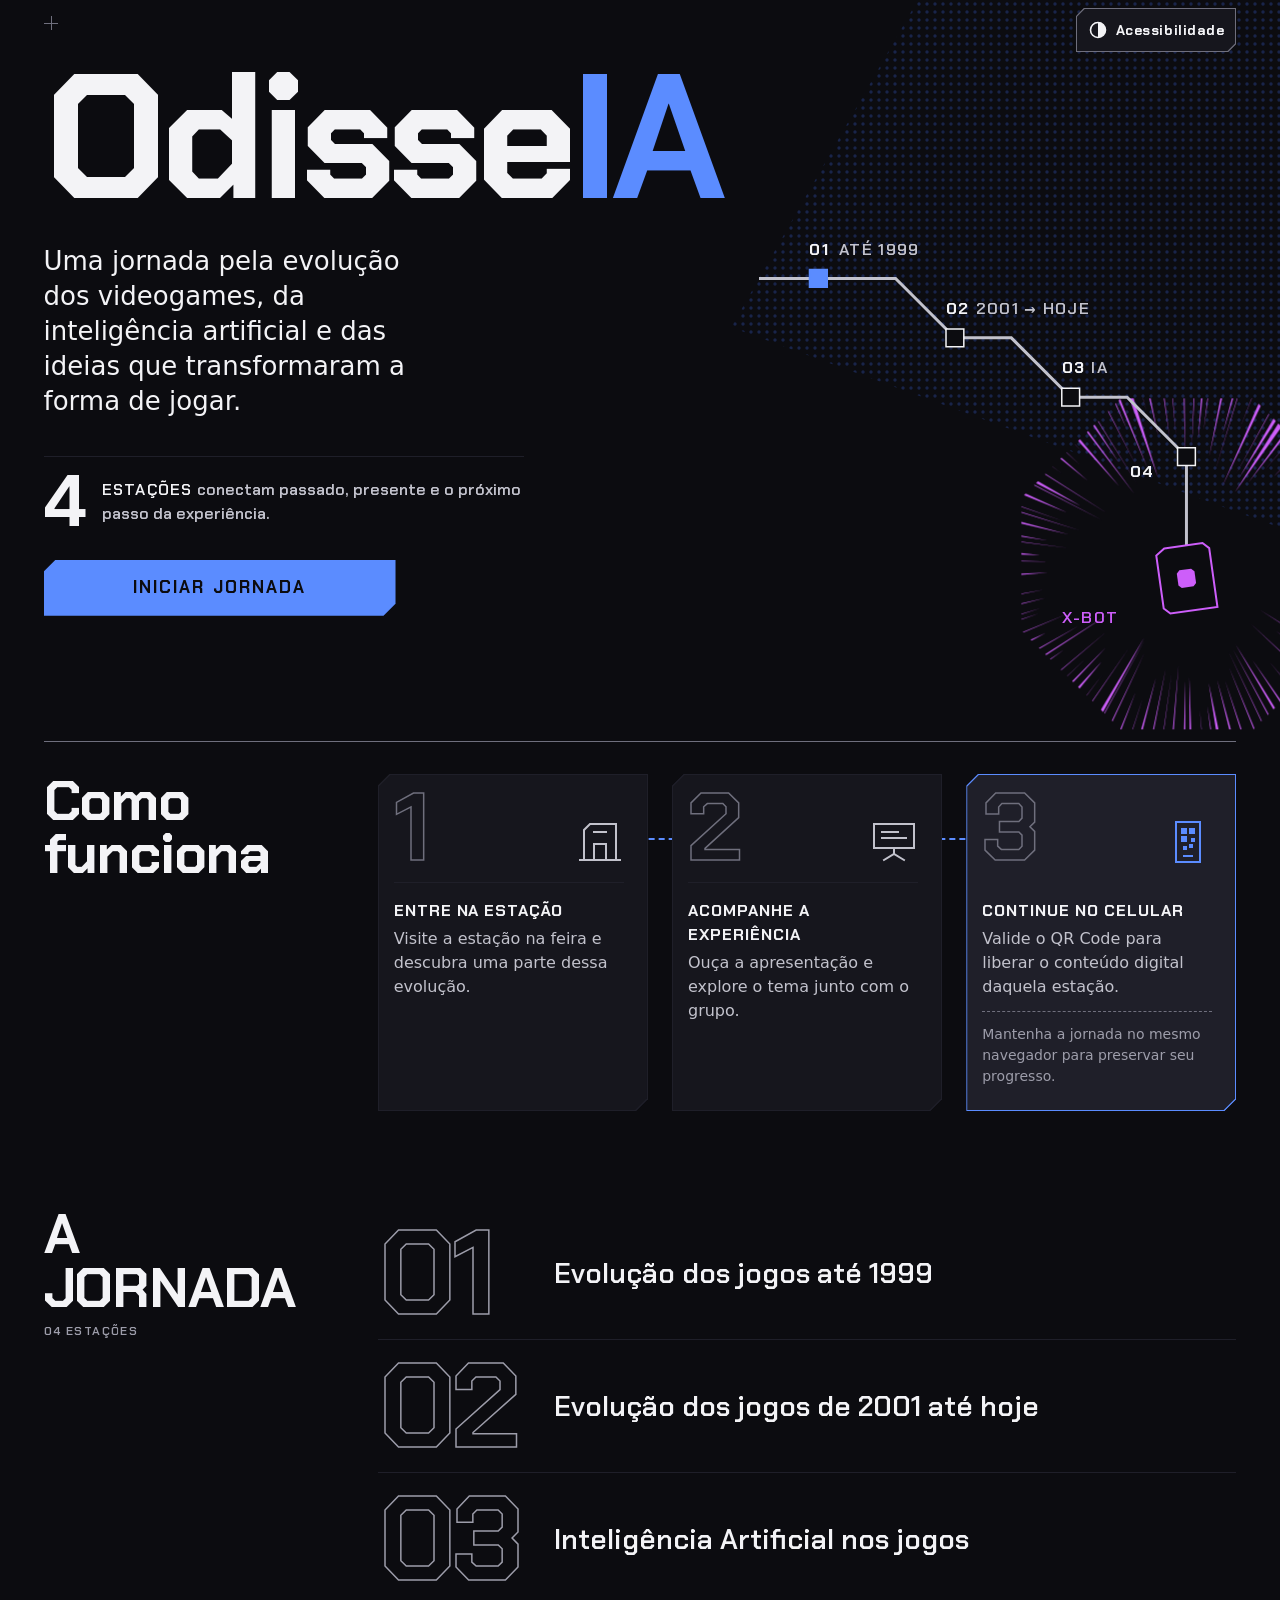
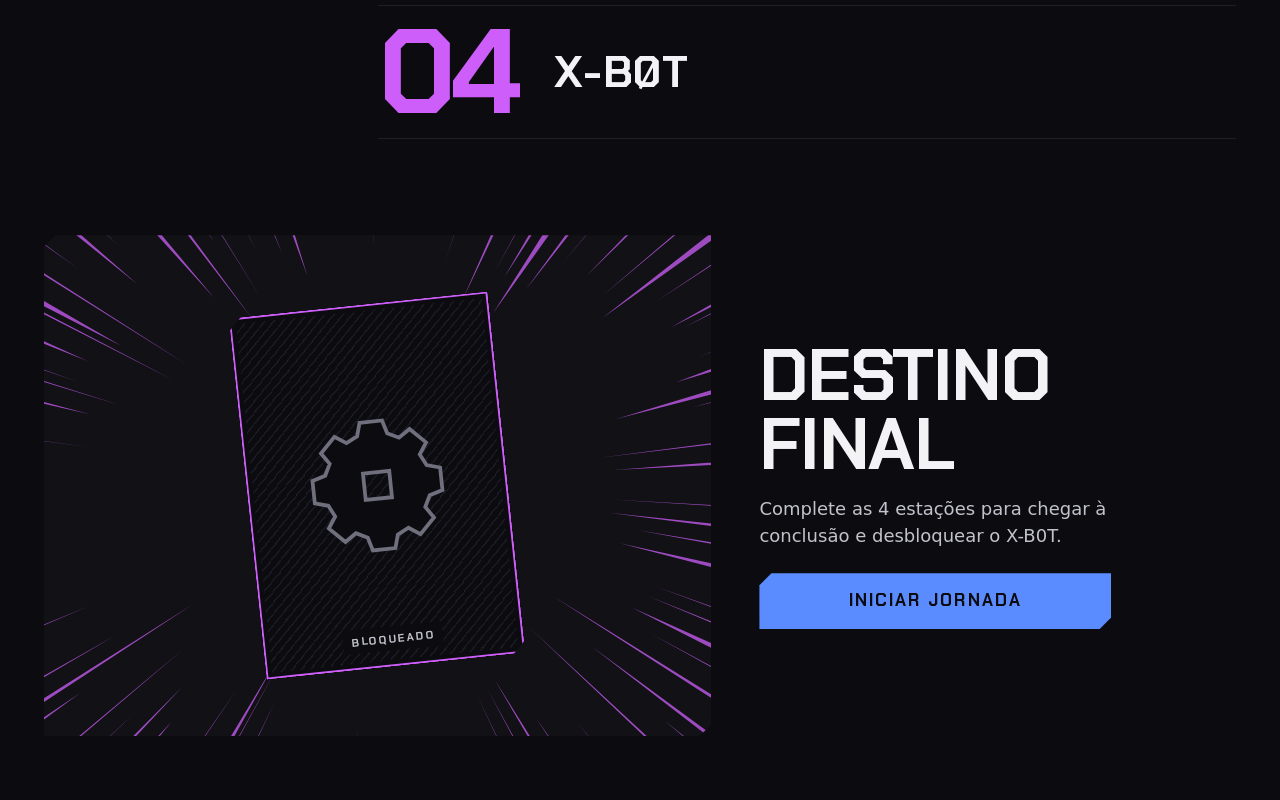
==== commit 9f273fa1: "feat: refinar visual e dinamica das estacoes" ====
--- a/index.html
+++ b/index.html
@@ -4,6 +4,9 @@
   <meta charset="UTF-8">
   <meta name="viewport" content="width=device-width, initial-scale=1.0">
   <title>OdisseIA</title>
+  <link rel="icon" href="assets/img/favicon.svg" type="image/svg+xml">
+  <link rel="icon" href="assets/img/favicon-32.png" type="image/png" sizes="32x32">
+  <link rel="apple-touch-icon" href="assets/img/apple-touch-icon.png">
   <link rel="stylesheet" href="assets/css/style.css">
   <link rel="stylesheet" href="assets/css/paginas/abertura.css">
   <script src="assets/js/acessibilidade.js"></script>
--- a/assets/css/style.css
+++ b/assets/css/style.css
@@ -18,33 +18,41 @@
   font-display: swap;
 }
 
-/* Identidade azul do OdisseIA, a partir das cores da sala da feira: azul da sala (#031634), azul
-   intermediário (#142146) e azul do logo (#242b57). O roxo é do X-B0T: aparece só onde o jogo é o
-   assunto (--cor-xbot), nunca como cor geral do site. Uma troca de cor acontece neste bloco. */
+/* Identidade do OdisseIA: base grafite escura e neutra, com o azul como acento principal e o roxo
+   reservado ao X-B0T (DEC-024). Cada cor tem uma função:
+   - grafite (fundo e superfícies) e branco-sinal (texto) formam a base;
+   - o azul nasce do #142146, o azul intermediário da sala da feira, que é escuro demais para
+     aparecer sobre o grafite. Por isso a escala tem quatro passos da mesma matiz (~226°):
+       --cor-azul        #142146  referência escura: fundos sutis, marca-texto, hachura
+       --cor-azul-linha  #3558c4  linhas, trilhos, separadores, texturas e molduras (3,1:1)
+       --cor-destaque    #5b8cff  acento: estados, progresso, ações, foco (6,2:1; texto escuro sobre ele)
+       --cor-azul-claro  #8fb0ff  hover e texto de acento sobre superfícies elevadas (9,1:1)
+   - --cor-xbot (#cd5efa) é só do X-B0T: onde o jogo é o assunto, --cor-destaque é trocado por ele.
+   Uma troca de cor acontece neste bloco. */
 :root {
-  --azul-sala: #031634;
-  --azul-meio: #142146;
-  --azul-logo: #242b57;
-
-  --cor-fundo: var(--azul-sala);
-  --cor-superficie: #0b1d40;
-  --cor-superficie-escura: #020f26;
-  --cor-superficie-alta: var(--azul-meio);
-  --cor-linha: var(--azul-logo);
-  --cor-texto: #eef3ff;
-  --cor-texto-secundario: #c3cde6;
-  --cor-texto-atenuado: #9fadd0;
-  --cor-destaque: #5b9cff;
-  --cor-apagado: #6c80b3;
-  --cor-sobre-destaque: #031634;
-  --cor-grade: rgba(130, 165, 255, 0.05);
+  --cor-fundo: #0c0c10;
+  --cor-superficie: #16161d;
+  --cor-superficie-escura: #111116;
+  --cor-superficie-alta: #1f1f29;
+  --cor-texto: #f3f3f6;
+  --cor-texto-secundario: #c2c2cc;
+  --cor-texto-atenuado: #9d9daa;
+  --cor-apagado: #6f6f7d;
+  --cor-grade: rgba(255, 255, 255, 0.04);
+
+  --cor-azul: #142146;
+  --cor-azul-linha: #3558c4;
+  --cor-destaque: #5b8cff;
+  --cor-sobre-destaque: #0c0c10;
+  --cor-azul-claro: #8fb0ff;
 
   --cor-xbot: #cd5efa;
-  --cor-sobre-xbot: #12051a;
-  /* O azul do site, resolvido na raiz: áreas de uma estação ou do X-B0T que re-pintam
-     --cor-destaque usam --cor-marca para devolver a navegação da jornada ao azul. */
+  --cor-sobre-xbot: #0c0c10;
+  /* A cor de ênfase da jornada, resolvida na raiz: as áreas do X-B0T re-pintam --cor-destaque e a
+     navegação a devolve com --cor-marca. */
   --cor-marca: var(--cor-destaque);
   --cor-sobre-marca: var(--cor-sobre-destaque);
+  --cor-marca-linha: var(--cor-azul-linha);
 
   --escala-tela: 1;
 
@@ -115,49 +123,55 @@
 
 :root[data-tema="claro"] {
   color-scheme: light;
-  --cor-fundo: #f2f5fb;
+  --cor-fundo: #f3f5fa;
   --cor-superficie: #ffffff;
-  --cor-superficie-escura: #e6ebf6;
-  --cor-superficie-alta: #d9e0f0;
-  --cor-linha: #c4cde4;
-  --cor-texto: #0a1530;
-  --cor-texto-secundario: #2d3a5c;
-  --cor-texto-atenuado: #4a5780;
-  --cor-destaque: #1c56c4;
-  --cor-apagado: #66749c;
+  --cor-superficie-escura: #e9edf5;
+  --cor-superficie-alta: #dde3ef;
+  --cor-texto: #14171f;
+  --cor-texto-secundario: #353a49;
+  --cor-texto-atenuado: #4f5568;
+  --cor-destaque: #2a55d6;
   --cor-sobre-destaque: #ffffff;
-  --cor-grade: rgba(10, 21, 48, 0.06);
+  --cor-apagado: #686f82;
+  --cor-azul: #c9d4f4;
+  --cor-azul-linha: #6f8ce0;
+  --cor-azul-claro: #1c3fb0;
+  --cor-grade: rgba(20, 23, 31, 0.06);
   --cor-xbot: #8f26c7;
   --cor-sobre-xbot: #ffffff;
 }
 
 /* Alto contraste: mais distância entre texto e fundo, quadros e traços mais firmes. */
 :root[data-contraste="alto"] {
-  --cor-fundo: #000814;
-  --cor-superficie: #020c1e;
+  --cor-fundo: #000000;
+  --cor-superficie: #0a0a0c;
   --cor-superficie-escura: #000000;
-  --cor-superficie-alta: #14224a;
-  --cor-linha: #3a4a8a;
+  --cor-superficie-alta: #22222c;
   --cor-texto: #ffffff;
   --cor-texto-secundario: #ffffff;
-  --cor-texto-atenuado: #e3eaff;
-  --cor-destaque: #8bb8ff;
-  --cor-apagado: #a6b6e0;
+  --cor-texto-atenuado: #e6e6ec;
+  --cor-destaque: #9db8ff;
+  --cor-apagado: #a9a9b6;
+  --cor-azul: #1b2c63;
+  --cor-azul-linha: #6f93ff;
+  --cor-azul-claro: #c4d4ff;
   --cor-grade: rgba(255, 255, 255, 0.02);
 }
 
 :root[data-tema="claro"][data-contraste="alto"] {
   --cor-fundo: #ffffff;
   --cor-superficie: #ffffff;
-  --cor-superficie-escura: #eef1f8;
-  --cor-superficie-alta: #d3dbee;
-  --cor-linha: #8a98c0;
+  --cor-superficie-escura: #f0f0f2;
+  --cor-superficie-alta: #d6d6dc;
   --cor-texto: #000000;
   --cor-texto-secundario: #000000;
-  --cor-texto-atenuado: #14203f;
+  --cor-texto-atenuado: #1f1f24;
   --cor-destaque: #0b3a9a;
-  --cor-apagado: #4a5780;
   --cor-sobre-destaque: #ffffff;
+  --cor-apagado: #55555f;
+  --cor-azul: #b9c8f2;
+  --cor-azul-linha: #2a55d6;
+  --cor-azul-claro: #0b3a9a;
   --cor-grade: rgba(0, 0, 0, 0.03);
   --cor-xbot: #6a0fa0;
 }
@@ -380,6 +394,33 @@
   box-shadow: inset 0 0 0 3px var(--cor-sobre-destaque);
 }
 
+/* Aviso para jogar no celular ("vire o aparelho na horizontal"). Só aparece em tela pequena e com o
+   aparelho na vertical: no desktop e com o celular já deitado o parágrafo não é exibido. Não força
+   a rotação nem bloqueia o acesso ao jogo. */
+.aviso-giro {
+  display: none;
+}
+
+@media (max-width: 899px) and (orientation: portrait) {
+  .aviso-giro {
+    display: flex;
+    align-items: center;
+    gap: var(--espaco-3);
+    margin: 0;
+    padding: var(--espaco-3) var(--espaco-4);
+    font-size: 0.9375rem;
+    line-height: 1.4;
+    color: var(--cor-texto);
+  }
+
+  .aviso-giro__icone {
+    flex: none;
+    width: 34px;
+    height: 34px;
+    color: var(--cor-xbot);
+  }
+}
+
 /* Seta desenhada (não glifo Unicode): herda a cor do texto. --voltar aponta para trás. */
 .seta {
   display: inline-block;
@@ -438,23 +479,23 @@
   pointer-events: none;
 }
 
-/* Retícula de mangá: pontos na cor de destaque. */
+/* Retícula de mangá: pontos no azul de linha. */
 .textura-reticula {
-  background-color: var(--cor-destaque);
+  background-color: var(--cor-azul-linha);
   -webkit-mask: var(--textura-reticula) 0 0 / 8px 8px repeat;
   mask: var(--textura-reticula) 0 0 / 8px 8px repeat;
 }
 
 /* Linhas de foco convergindo para o centro. */
 .textura-foco {
-  background-color: var(--cor-destaque);
+  background-color: var(--cor-azul-linha);
   -webkit-mask: var(--textura-foco) center / cover no-repeat;
   mask: var(--textura-foco) center / cover no-repeat;
 }
 
 /* Linhas de movimento horizontais, grossas à direita. */
 .textura-movimento {
-  background-color: var(--cor-destaque);
+  background-color: var(--cor-azul-linha);
   -webkit-mask: var(--textura-movimento) center / 100% 100% no-repeat;
   mask: var(--textura-movimento) center / 100% 100% no-repeat;
 }
@@ -636,6 +677,29 @@
   }
 }
 
+/* Navegação fluida: as páginas se encontram em vez de trocar com um corte seco. Transição entre
+   documentos do mesmo site (Chrome, Edge e Safari recentes; nos demais a troca é a de sempre). A
+   página sai em fade curto e a nova sobe uns poucos pixels. Sem efeito em file://. */
+@view-transition {
+  navigation: auto;
+}
+
+@keyframes pagina-sair {
+  to { opacity: 0; }
+}
+
+@keyframes pagina-entrar {
+  from { opacity: 0; translate: 0 10px; }
+}
+
+::view-transition-old(root) {
+  animation: pagina-sair 0.16s ease-in both;
+}
+
+::view-transition-new(root) {
+  animation: pagina-entrar 0.34s cubic-bezier(0.22, 1, 0.36, 1) 0.06s both;
+}
+
 /* Movimento reduzido: sem deslocamento nem coreografia; o conteúdo já nasce no estado final.
    A resposta às interações continua, só em cor e opacidade, rápida e sem movimento.
    Quem decide é acessibilidade.js, que grava data-movimento="reduzido" ou "normal" no <html>:
@@ -651,11 +715,27 @@
   scroll-behavior: auto !important;
 }
 
+:root[data-movimento="reduzido"]::view-transition-group(*),
+:root[data-movimento="reduzido"]::view-transition-old(*),
+:root[data-movimento="reduzido"]::view-transition-new(*) {
+  animation: none !important;
+}
+
 :root[data-movimento="reduzido"] .botao:active,
 :root[data-movimento="reduzido"] a.cartao:active .cartao__corpo,
 :root[data-movimento="reduzido"] a.cartao:hover .cartao__corpo,
-:root[data-movimento="reduzido"] a.cartao:hover .seta {
+:root[data-movimento="reduzido"] a.cartao:hover .seta,
+:root[data-movimento="reduzido"] .nota:hover,
+:root[data-movimento="reduzido"] .figura:hover,
+:root[data-movimento="reduzido"] .conexao__avancar:hover .seta,
+:root[data-movimento="reduzido"] .epoca:hover::before,
+:root[data-movimento="reduzido"] .marco:hover::before,
+:root[data-movimento="reduzido"] .botao:not(.conexao__avancar--bloqueado):hover {
   transform: none;
+}
+
+:root[data-movimento="reduzido"] .terminal-voltar:hover .seta--voltar {
+  transform: scaleX(-1);
 }
 
 /* Sem script, o atributo não existe: vale então a preferência do sistema. */
@@ -669,11 +749,27 @@
     scroll-behavior: auto !important;
   }
 
+  :root:not([data-movimento])::view-transition-group(*),
+  :root:not([data-movimento])::view-transition-old(*),
+  :root:not([data-movimento])::view-transition-new(*) {
+    animation: none !important;
+  }
+
   :root:not([data-movimento]) .botao:active,
   :root:not([data-movimento]) a.cartao:active .cartao__corpo,
   :root:not([data-movimento]) a.cartao:hover .cartao__corpo,
-  :root:not([data-movimento]) a.cartao:hover .seta {
+  :root:not([data-movimento]) a.cartao:hover .seta,
+  :root:not([data-movimento]) .nota:hover,
+  :root:not([data-movimento]) .figura:hover,
+  :root:not([data-movimento]) .conexao__avancar:hover .seta,
+  :root:not([data-movimento]) .epoca:hover::before,
+  :root:not([data-movimento]) .marco:hover::before,
+  :root:not([data-movimento]) .botao:not(.conexao__avancar--bloqueado):hover {
     transform: none;
+  }
+
+  :root:not([data-movimento]) .terminal-voltar:hover .seta--voltar {
+    transform: scaleX(-1);
   }
 }
 
@@ -747,7 +843,7 @@
 
 .a11y__topo {
   display: flex;
-  flex-wrap: wrap;
+  flex-wrap: nowrap;
   align-items: center;
   justify-content: space-between;
   gap: var(--espaco-3);
@@ -772,20 +868,29 @@
   cursor: pointer;
 }
 
-.a11y__grupo {
-  margin-top: var(--espaco-4);
-  padding-top: var(--espaco-3);
-  border-top: 1px dashed var(--cor-apagado);
-}
-
-.a11y__grupo-nome {
-  margin: 0 0 var(--espaco-2);
+.a11y__fechar {
+  flex: none;
+  width: auto;
+  padding: var(--espaco-2) var(--espaco-3);
+}
+
+.a11y__restaurar {
+  width: 100%;
+}
+
+/* Painel compacto, tudo à vista: dois interruptores, tema, tamanho do texto e restaurar. */
+.a11y__chaves {
+  display: grid;
+  gap: var(--espaco-1);
+  margin-bottom: var(--espaco-3);
+  padding-bottom: var(--espaco-3);
+  border-bottom: 1px dashed var(--cor-apagado);
+}
+
+.a11y__nota {
   color: var(--cor-texto-atenuado);
-  font-family: var(--fonte-titulo);
-  font-weight: 600;
   font-size: 0.75rem;
-  letter-spacing: 0.14em;
-  text-transform: uppercase;
+  font-weight: 400;
 }
 
 .a11y__opcoes {
@@ -796,6 +901,11 @@
 }
 
 .a11y__opcoes legend {
+  color: var(--cor-texto-atenuado);
+  font-family: var(--fonte-titulo);
+  font-size: 0.75rem;
+  letter-spacing: 0.12em;
+  text-transform: uppercase;
   padding: 0;
   margin-bottom: var(--espaco-2);
   font-weight: 600;
@@ -833,8 +943,8 @@
   align-items: center;
   justify-content: center;
   gap: var(--espaco-1);
-  min-height: 56px;
-  padding: var(--espaco-2);
+  min-height: 48px;
+  padding: var(--espaco-1) var(--espaco-2);
   font-weight: 600;
   line-height: 1.2;
   text-align: center;
@@ -948,18 +1058,8 @@
   cursor: not-allowed;
 }
 
-.a11y__rodape {
-  display: flex;
-  flex-wrap: wrap;
-  align-items: center;
-  gap: var(--espaco-3);
-  margin-top: var(--espaco-4);
-  padding-top: var(--espaco-3);
-  border-top: 1px dashed var(--cor-apagado);
-}
-
 .a11y__status {
-  margin: 0;
+  margin: var(--espaco-2) 0 0;
   color: var(--cor-texto-secundario);
   font-size: 0.8125rem;
 }
--- a/assets/css/paginas/abertura.css
+++ b/assets/css/paginas/abertura.css
@@ -9,13 +9,14 @@
   overflow-x: clip;
 }
 
-/* O X-B0T é o único ponto roxo da abertura: a explosão e a carta no fim da rota, a silhueta do
-   destino e a quarta linha do índice. O resto do site é azul. */
+/* O X-B0T é o único ponto roxo da abertura: a carta e a explosão no fim da rota, a silhueta do
+   destino e a quarta linha do índice. O resto da página é grafite, branco-sinal e o azul de traçado. */
 .capa__explosao,
 .capa__xbot,
 .destino__palco,
 .jornada__item--xbot {
   --cor-destaque: var(--cor-xbot);
+  --cor-azul-linha: var(--cor-xbot);
   --cor-sobre-destaque: var(--cor-sobre-xbot);
 }
 
@@ -60,6 +61,7 @@
   letter-spacing: -0.04em;
 }
 
+/* "IA": o azul de acento, a única cor da palavra-marca. */
 .capa__ia {
   justify-self: end;
   margin-right: var(--espaco-2);
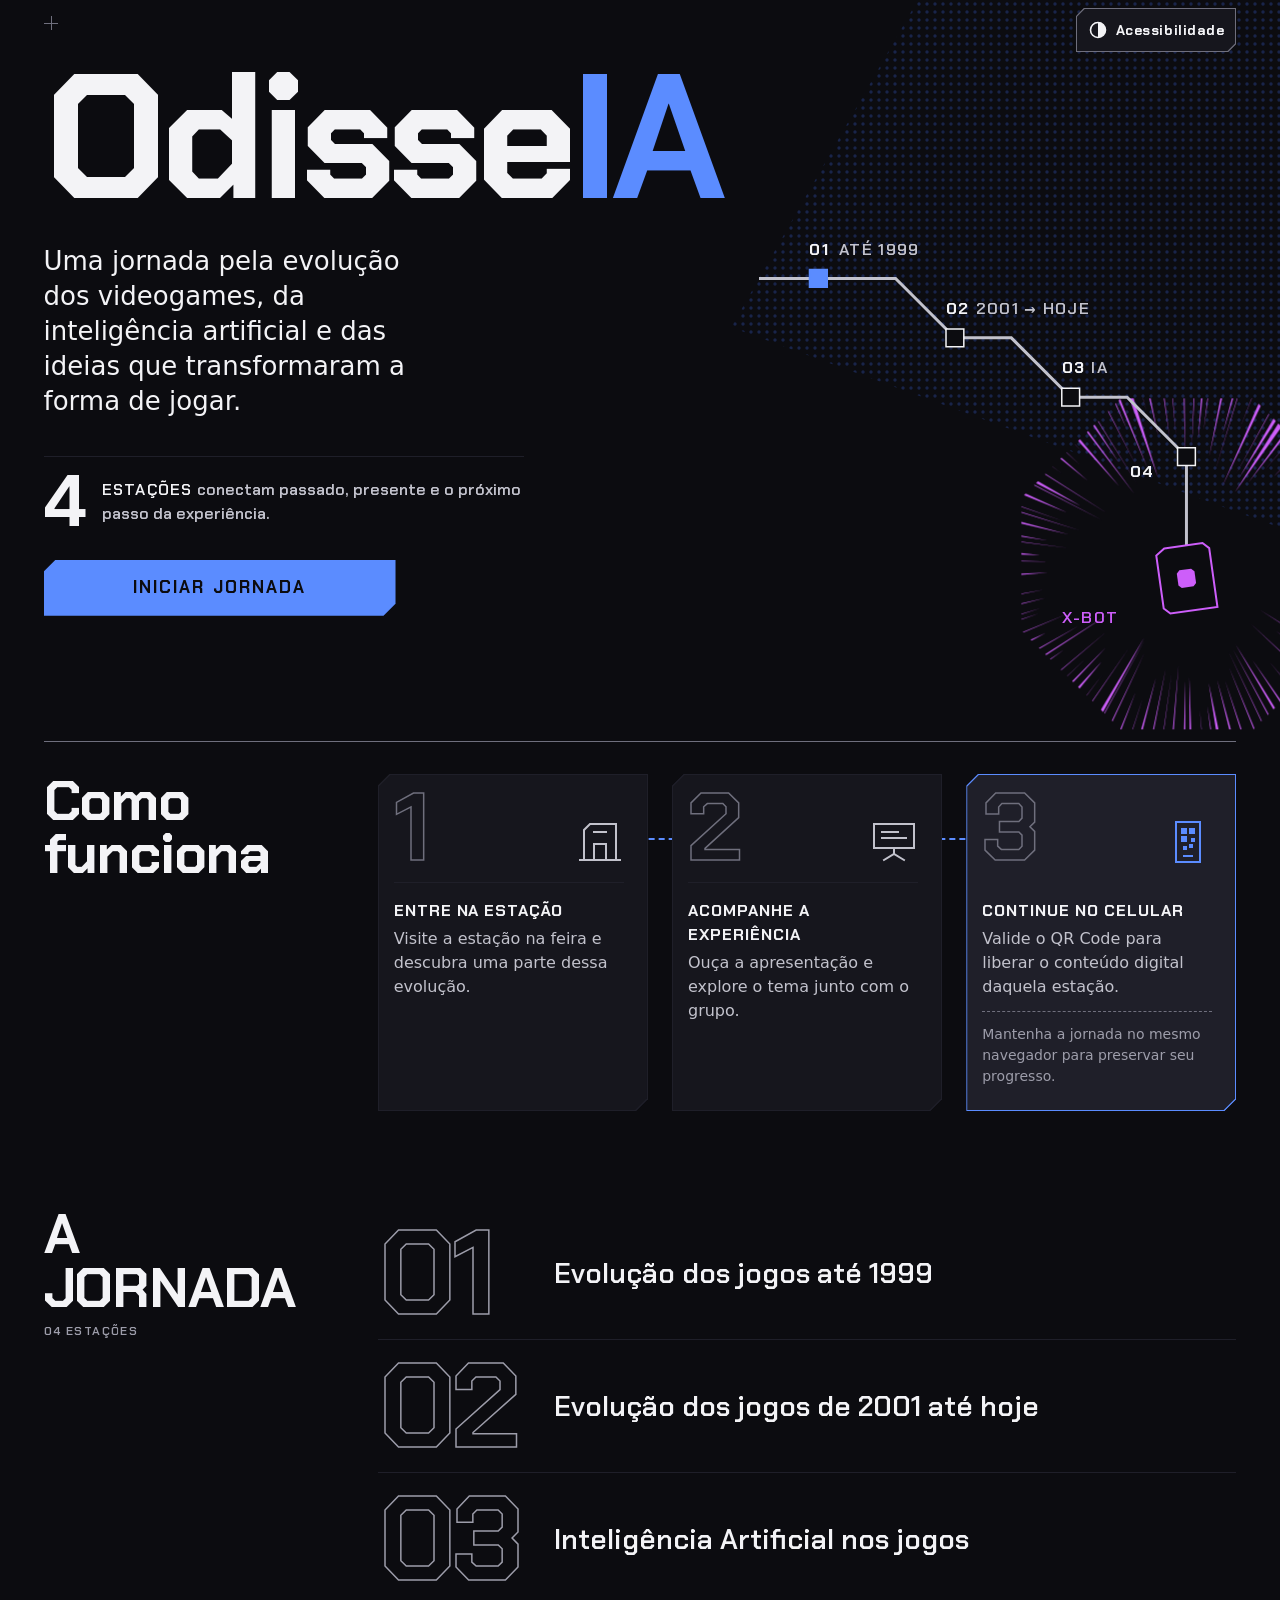
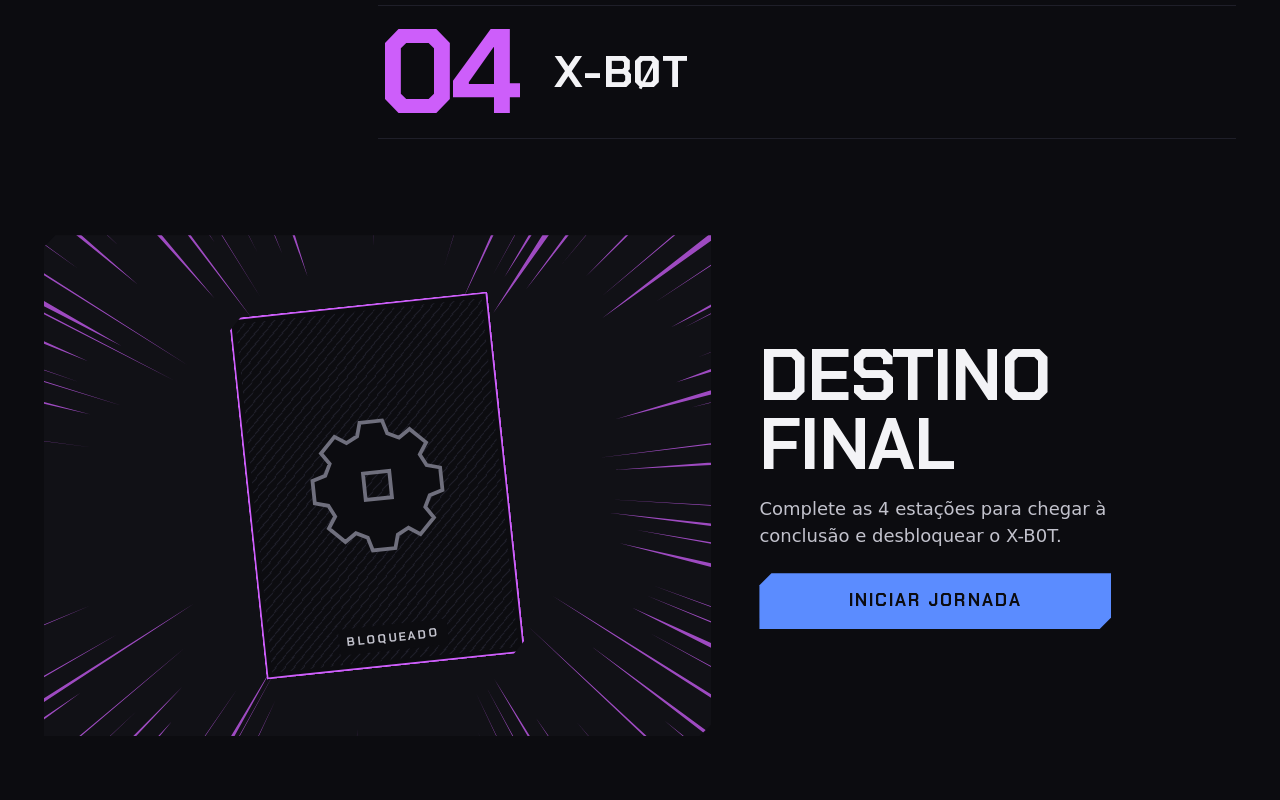
==== commit 1adcca39: "feat: refina estações e adiciona easter egg" ====
--- a/index.html
+++ b/index.html
@@ -9,18 +9,20 @@
   <link rel="apple-touch-icon" href="assets/img/apple-touch-icon.png">
   <link rel="stylesheet" href="assets/css/style.css">
   <link rel="stylesheet" href="assets/css/paginas/abertura.css">
+  <link rel="stylesheet" href="assets/css/bigode.css">
   <script src="assets/js/acessibilidade.js"></script>
 </head>
 <body class="pagina-index">
   <a class="pular" href="#conteudo-principal">Pular para o conteúdo</a>
-  <!-- Porta de entrada estática: não lê progresso e não carrega scripts. -->
+  <!-- Porta de entrada estática: não lê progresso. Os únicos scripts são o painel de acessibilidade e o
+       easter egg da marca (bigode.js), que não mexem na jornada. -->
   <main id="conteudo-principal" tabindex="-1" class="abertura">
     <section class="capa" aria-labelledby="index-titulo">
       <div class="capa__tom textura-reticula" aria-hidden="true"></div>
       <span class="registro capa__registro-a" aria-hidden="true"></span>
       <span class="registro capa__registro-b" aria-hidden="true"></span>
 
-      <h1 id="index-titulo" class="capa__titulo" aria-label="OdisseIA"><span class="capa__odisse">Odisse</span><span class="capa__ia">IA</span></h1>
+      <h1 id="index-titulo" class="capa__titulo" aria-label="OdisseIA" data-bigode><span class="capa__odisse">Odisse</span><span class="capa__ia">IA</span></h1>
       <p class="capa__proposta">Uma jornada pela evolução dos videogames, da inteligência artificial e das ideias que transformaram a forma de jogar.</p>
       <a class="botao botao--principal capa__cta" href="hub.html">INICIAR JORNADA</a>
 
@@ -125,5 +127,6 @@
       </div>
     </section>
   </main>
+  <script src="assets/js/bigode.js"></script>
 </body>
 </html>
--- a/assets/css/style.css
+++ b/assets/css/style.css
@@ -232,6 +232,12 @@
   font-size: calc(var(--escala-tela) * 100%);
 }
 
+/* Rolagem suave nos links âncora (ex.: da linha do tempo ao capítulo). Só com movimento normal:
+   acessibilidade.js grava data-movimento antes da primeira pintura, e "reduzido" nunca anima. */
+:root[data-movimento="normal"] {
+  scroll-behavior: smooth;
+}
+
 body {
   margin: 0;
   min-height: 100vh;
@@ -895,7 +901,7 @@
 
 .a11y__opcoes {
   min-width: 0;
-  margin: 0 0 var(--espaco-3);
+  margin: 0 0 var(--espaco-4);
   padding: 0;
   border: 0;
 }
@@ -907,19 +913,20 @@
   letter-spacing: 0.12em;
   text-transform: uppercase;
   padding: 0;
-  margin-bottom: var(--espaco-2);
+  margin-bottom: var(--espaco-3);
   font-weight: 600;
 }
 
 .a11y__lista {
   display: grid;
   grid-template-columns: repeat(3, minmax(0, 1fr));
-  gap: var(--espaco-2);
-}
-
+  gap: var(--espaco-3);
+}
+
+/* As três opções da linha têm a mesma altura, mesmo quando um nome quebra em duas linhas. */
 .a11y__opcao {
   position: relative;
-  display: block;
+  display: flex;
 }
 
 .a11y__opcao input {
@@ -939,19 +946,23 @@
   --espessura: 2px;
   --recorte: var(--recorte-minimo);
   display: flex;
+  flex: 1;
   flex-direction: column;
   align-items: center;
   justify-content: center;
-  gap: var(--espaco-1);
-  min-height: 48px;
-  padding: var(--espaco-1) var(--espaco-2);
+  gap: var(--espaco-2);
+  min-width: 0;
+  min-height: 56px;
+  padding: var(--espaco-3) var(--espaco-2);
   font-weight: 600;
   line-height: 1.2;
   text-align: center;
+  text-wrap: balance;
   overflow-wrap: anywhere;
 }
 
 .a11y__opcao-corpo small {
+  margin-top: calc(-1 * var(--espaco-1));
   color: var(--cor-texto-atenuado);
   font-size: 0.75rem;
 }
--- a/assets/css/paginas/abertura.css
+++ b/assets/css/paginas/abertura.css
@@ -374,7 +374,7 @@
   background: var(--cor-fundo);
   font-family: var(--fonte-titulo);
   font-weight: 700;
-  font-size: 0.6875rem;
+  font-size: 0.75rem;
   letter-spacing: 0.16em;
   color: var(--cor-texto-secundario);
 }
--- a/assets/css/bigode.css
+++ b/assets/css/bigode.css
@@ -0,0 +1,211 @@
+/* Easter egg "VOCÊ É BIGODE" (assets/js/bigode.js): cinco cliques rápidos na marca, no Hub ou na
+   abertura. Tela cheia, na linguagem do sistema: linhas de foco que irrompem do centro, um carimbo
+   de recorte diagonal que bate, as letras de BIGODE entrando em sequência e uma faixa que corre
+   embaixo. Só tokens de cor (azul; o roxo é do X-B0T). Com movimento reduzido (data-movimento, em
+   style.css) nenhuma animação roda e a composição já nasce completa. */
+
+/* A marca que dispara o easter egg: cliques rápidos não devem selecionar texto nem dar zoom no toque. */
+[data-bigode] {
+  -webkit-user-select: none;
+  user-select: none;
+  touch-action: manipulation;
+  -webkit-tap-highlight-color: transparent;
+}
+
+html:has(dialog.bigode[open]) {
+  overflow: hidden;
+}
+
+.bigode {
+  position: fixed;
+  inset: 0;
+  z-index: 70;
+  display: grid;
+  place-items: center;
+  width: 100%;
+  max-width: none;
+  height: 100%;
+  max-height: none;
+  margin: 0;
+  padding: var(--gutter);
+  border: 0;
+  background: var(--cor-fundo);
+  color: var(--cor-texto);
+  overflow: hidden;
+}
+
+.bigode:not([open]) {
+  display: none;
+}
+
+.bigode::backdrop {
+  background: var(--cor-fundo);
+}
+
+.bigode[open] {
+  animation: bigode-entrar 0.2s ease-out both;
+}
+
+/* Fundo: as linhas de foco saem do carimbo, que é o objeto real da composição. */
+.bigode__foco {
+  position: absolute;
+  inset: -12%;
+  opacity: 0.55;
+  pointer-events: none;
+}
+
+.bigode[open] .bigode__foco {
+  animation: bigode-irromper 0.55s cubic-bezier(0.16, 1, 0.3, 1) backwards;
+}
+
+.bigode__registro-a {
+  top: var(--espaco-4);
+  left: var(--espaco-4);
+}
+
+.bigode__registro-b {
+  top: var(--espaco-4);
+  right: var(--espaco-4);
+}
+
+/* Faixa embaixo: texto de letreiro entre dois filetes. Desliza uma vez, ao abrir, e fica parada.
+   Decorativa. */
+.bigode__faixa {
+  position: absolute;
+  right: 0;
+  bottom: var(--espaco-8);
+  left: 0;
+  padding: var(--espaco-2) 0;
+  border-top: 2px solid var(--cor-azul-linha);
+  border-bottom: 2px solid var(--cor-azul-linha);
+  background: var(--cor-fundo);
+  overflow: hidden;
+  pointer-events: none;
+}
+
+.bigode__correr {
+  display: flex;
+  width: max-content;
+  font-family: var(--fonte-titulo);
+  font-weight: 600;
+  font-size: 0.75rem;
+  letter-spacing: 0.16em;
+  white-space: pre;
+  color: var(--cor-texto-atenuado);
+}
+
+.bigode[open] .bigode__correr {
+  animation: bigode-deslizar 1.4s cubic-bezier(0.16, 1, 0.3, 1) 0.3s backwards;
+}
+
+.bigode__palco {
+  position: relative;
+  z-index: 1;
+  display: grid;
+  justify-items: center;
+  gap: var(--espaco-8);
+  max-width: 100%;
+}
+
+/* O carimbo: moldura dupla de recorte diagonal, levemente girado, como o VALIDADA do Hub, só que
+   maior. A moldura azul é da .ficha (style.css). */
+.bigode__carimbo {
+  --moldura: var(--cor-destaque);
+  --espessura: 3px;
+  --miolo: var(--cor-superficie);
+  display: grid;
+  justify-items: center;
+  gap: var(--espaco-4);
+  max-width: 100%;
+  padding: var(--espaco-8) var(--espaco-6);
+  text-align: center;
+  rotate: -3deg;
+}
+
+.bigode[open] .bigode__carimbo {
+  animation: bigode-bater 0.42s cubic-bezier(0.16, 1, 0.3, 1) 0.12s backwards;
+}
+
+.bigode__titulo {
+  display: grid;
+  justify-items: center;
+  gap: var(--espaco-2);
+  margin: 0;
+  font-family: var(--fonte-titulo);
+  font-weight: 700;
+  line-height: 0.9;
+}
+
+.bigode__voce {
+  font-size: clamp(2rem, 9vw, 3.5rem);
+  letter-spacing: 0.04em;
+}
+
+.bigode__palavra {
+  display: flex;
+  font-size: clamp(3.5rem, 17vw, 9rem);
+  letter-spacing: -0.02em;
+  color: var(--cor-destaque);
+}
+
+.bigode__letra {
+  display: block;
+}
+
+.bigode[open] .bigode__letra {
+  animation: bigode-letra 0.5s cubic-bezier(0.22, 1, 0.36, 1) calc(0.45s + var(--i) * 0.06s) backwards;
+}
+
+.bigode__frase {
+  margin: 0;
+  padding-top: var(--espaco-4);
+  border-top: 1px dashed var(--cor-apagado);
+  font-family: var(--fonte-titulo);
+  font-weight: 600;
+  font-size: clamp(1.0625rem, 4.2vw, 1.5rem);
+  line-height: 1.3;
+  text-wrap: balance;
+  color: var(--cor-texto-secundario);
+}
+
+.bigode[open] .bigode__frase {
+  animation: bigode-subir 0.45s cubic-bezier(0.22, 1, 0.36, 1) 0.95s backwards;
+}
+
+.bigode__fechar {
+  min-width: 11rem;
+}
+
+@keyframes bigode-entrar {
+  from { opacity: 0; }
+}
+
+@keyframes bigode-irromper {
+  from { opacity: 0; scale: 0.4; }
+}
+
+@keyframes bigode-bater {
+  from { opacity: 0; scale: 1.5; rotate: -12deg; }
+}
+
+@keyframes bigode-letra {
+  from { opacity: 0; translate: 0 0.35em; scale: 1.2; }
+}
+
+@keyframes bigode-subir {
+  from { opacity: 0; translate: 0 8px; }
+}
+
+@keyframes bigode-deslizar {
+  from { opacity: 0; translate: -6rem 0; }
+}
+
+@media (min-width: 900px) {
+  .bigode__carimbo {
+    padding: var(--espaco-12) var(--espaco-16);
+  }
+
+  .bigode__faixa {
+    bottom: var(--espaco-12);
+  }
+}
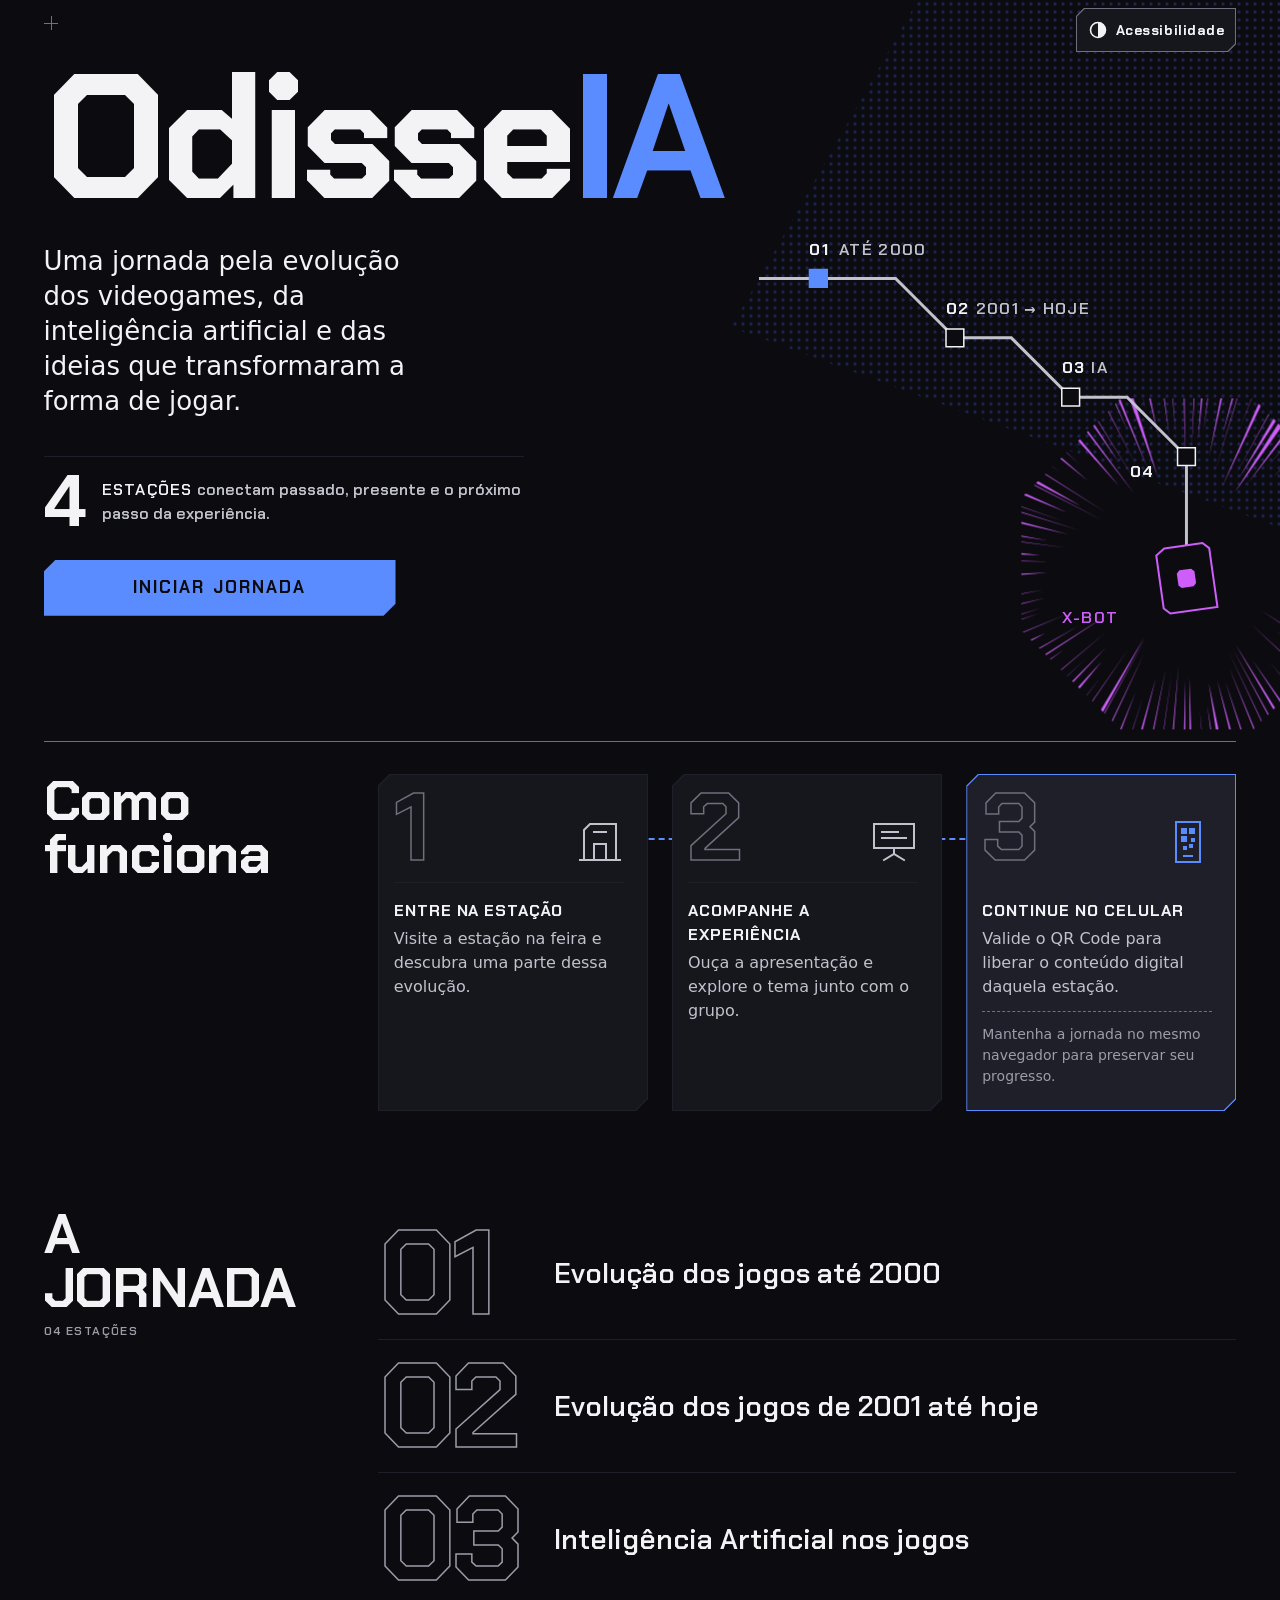
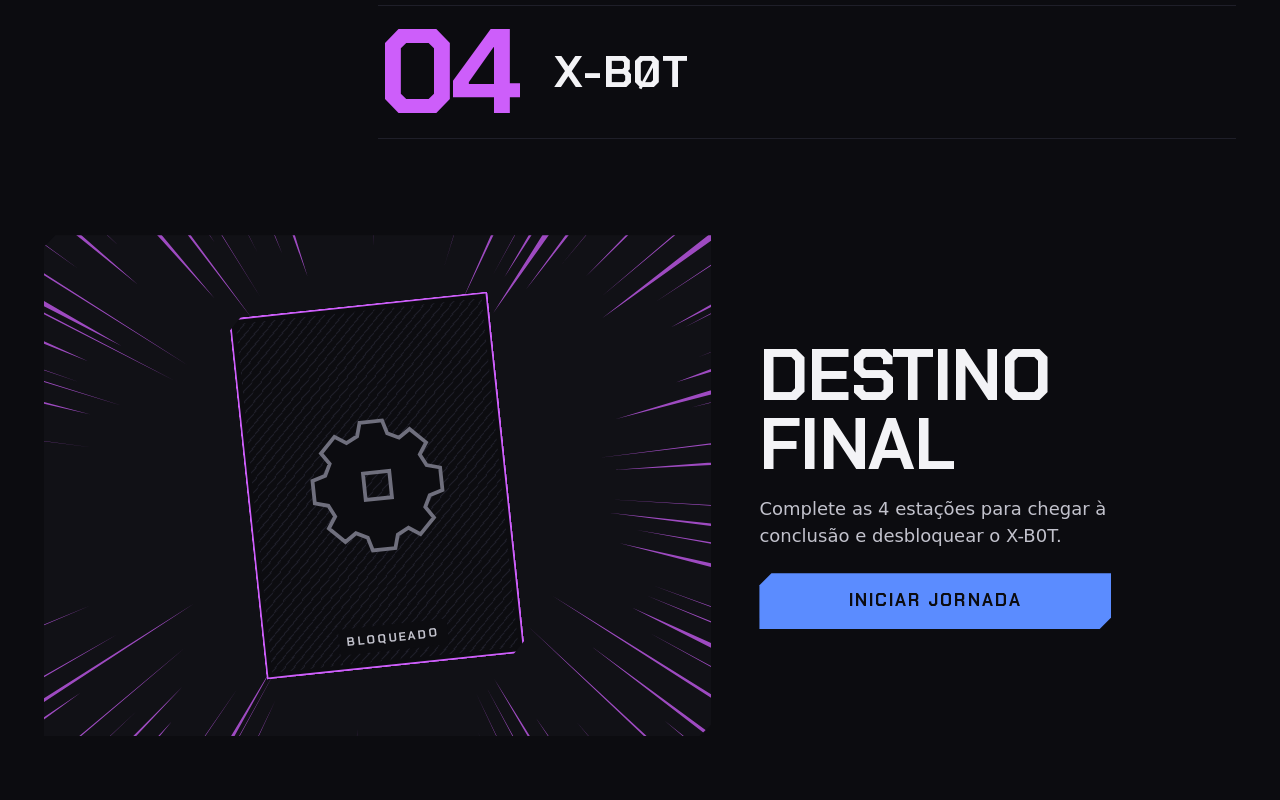
==== commit a99e7923: "feat: refina hub e easter egg" ====
--- a/index.html
+++ b/index.html
@@ -34,7 +34,7 @@
           <g class="capa__parada" style="--ordem: 0">
             <rect class="esquema__no esquema__no--cheio" x="34" y="28" width="12" height="12"/>
             <text class="esquema__texto esquema__texto--forte" x="34" y="18">01</text>
-            <text class="esquema__texto" x="54" y="18">ATÉ 1999</text>
+            <text class="esquema__texto" x="54" y="18">ATÉ 2000</text>
           </g>
           <g class="capa__parada" style="--ordem: 1">
             <rect class="esquema__no" x="126" y="68" width="12" height="12"/>
@@ -102,7 +102,7 @@
     <section class="jornada" aria-labelledby="jornada-titulo">
       <h2 id="jornada-titulo" class="jornada__titulo">A JORNADA <span class="jornada__detalhe">04 ESTAÇÕES</span></h2>
       <ol class="jornada__lista">
-        <li class="jornada__item"><span class="jornada__numero"><span class="visualmente-oculto">Estação </span>01</span><span class="jornada__nome">Evolução dos jogos até 1999</span></li>
+        <li class="jornada__item"><span class="jornada__numero"><span class="visualmente-oculto">Estação </span>01</span><span class="jornada__nome">Evolução dos jogos até 2000</span></li>
         <li class="jornada__item"><span class="jornada__numero"><span class="visualmente-oculto">Estação </span>02</span><span class="jornada__nome">Evolução dos jogos de 2001 até hoje</span></li>
         <li class="jornada__item"><span class="jornada__numero"><span class="visualmente-oculto">Estação </span>03</span><span class="jornada__nome">Inteligência Artificial nos jogos</span></li>
         <li class="jornada__item jornada__item--xbot"><span class="jornada__numero"><span class="visualmente-oculto">Estação </span>04</span><span class="jornada__nome">X-B<span class="zero">0</span>T</span></li>
--- a/assets/css/bigode.css
+++ b/assets/css/bigode.css
@@ -1,8 +1,9 @@
 /* Easter egg "VOCÊ É BIGODE" (assets/js/bigode.js): cinco cliques rápidos na marca, no Hub ou na
-   abertura. Tela cheia, na linguagem do sistema: linhas de foco que irrompem do centro, um carimbo
-   de recorte diagonal que bate, as letras de BIGODE entrando em sequência e uma faixa que corre
-   embaixo. Só tokens de cor (azul; o roxo é do X-B0T). Com movimento reduzido (data-movimento, em
-   style.css) nenhuma animação roda e a composição já nasce completa. */
+   abertura. Uma janela pequena no centro, sobre um fundo escurecido: o carimbo de recorte diagonal
+   bate, as letras de BIGODE entram em sequência, linhas de foco irrompem ao redor e uma barra de
+   tempo esvazia até a janela se fechar (5s). Só tokens de cor (azul; o roxo é do X-B0T). Com
+   movimento reduzido (data-movimento, em style.css) nenhuma animação roda e a janela já nasce
+   completa; a barra de tempo, que só faz sentido animada, some. */
 
 /* A marca que dispara o easter egg: cliques rápidos não devem selecionar texto nem dar zoom no toque. */
 [data-bigode] {
@@ -12,118 +13,68 @@
   -webkit-tap-highlight-color: transparent;
 }
 
-html:has(dialog.bigode[open]) {
-  overflow: hidden;
-}
-
+/* O <dialog> é só o palco transparente; o cartão (.ficha) é a janela. */
 .bigode {
   position: fixed;
-  inset: 0;
   z-index: 70;
-  display: grid;
-  place-items: center;
-  width: 100%;
+  width: min(23rem, calc(100vw - 2 * var(--gutter)));
   max-width: none;
-  height: 100%;
-  max-height: none;
-  margin: 0;
-  padding: var(--gutter);
+  margin: auto;
+  padding: 0;
   border: 0;
-  background: var(--cor-fundo);
+  background: none;
   color: var(--cor-texto);
-  overflow: hidden;
+  overflow: visible;
 }
 
 .bigode:not([open]) {
   display: none;
 }
 
+/* Escurecimento discreto: a página continua à vista por trás. */
 .bigode::backdrop {
-  background: var(--cor-fundo);
+  background: rgba(5, 5, 8, 0.62);
 }
 
-.bigode[open] {
-  animation: bigode-entrar 0.2s ease-out both;
+.bigode[open]::backdrop {
+  animation: bigode-escurecer 0.25s ease-out both;
 }
 
-/* Fundo: as linhas de foco saem do carimbo, que é o objeto real da composição. */
+/* Linhas de foco: saem do centro do cartão, que é o objeto real da composição. Octógono, como as
+   explosões do resto do site. */
 .bigode__foco {
   position: absolute;
-  inset: -12%;
-  opacity: 0.55;
+  z-index: -1;
+  top: 50%;
+  left: 50%;
+  width: 200%;
+  aspect-ratio: 1;
+  translate: -50% -50%;
+  clip-path: polygon(30% 0, 70% 0, 100% 30%, 100% 70%, 70% 100%, 30% 100%, 0 70%, 0 30%);
+  opacity: 0.5;
   pointer-events: none;
 }
 
 .bigode[open] .bigode__foco {
-  animation: bigode-irromper 0.55s cubic-bezier(0.16, 1, 0.3, 1) backwards;
+  animation: bigode-irromper 0.55s cubic-bezier(0.16, 1, 0.3, 1) 0.05s backwards;
 }
 
-.bigode__registro-a {
-  top: var(--espaco-4);
-  left: var(--espaco-4);
-}
-
-.bigode__registro-b {
-  top: var(--espaco-4);
-  right: var(--espaco-4);
-}
-
-/* Faixa embaixo: texto de letreiro entre dois filetes. Desliza uma vez, ao abrir, e fica parada.
-   Decorativa. */
-.bigode__faixa {
-  position: absolute;
-  right: 0;
-  bottom: var(--espaco-8);
-  left: 0;
-  padding: var(--espaco-2) 0;
-  border-top: 2px solid var(--cor-azul-linha);
-  border-bottom: 2px solid var(--cor-azul-linha);
-  background: var(--cor-fundo);
-  overflow: hidden;
-  pointer-events: none;
-}
-
-.bigode__correr {
-  display: flex;
-  width: max-content;
-  font-family: var(--fonte-titulo);
-  font-weight: 600;
-  font-size: 0.75rem;
-  letter-spacing: 0.16em;
-  white-space: pre;
-  color: var(--cor-texto-atenuado);
-}
-
-.bigode[open] .bigode__correr {
-  animation: bigode-deslizar 1.4s cubic-bezier(0.16, 1, 0.3, 1) 0.3s backwards;
-}
-
-.bigode__palco {
-  position: relative;
-  z-index: 1;
-  display: grid;
-  justify-items: center;
-  gap: var(--espaco-8);
-  max-width: 100%;
-}
-
-/* O carimbo: moldura dupla de recorte diagonal, levemente girado, como o VALIDADA do Hub, só que
-   maior. A moldura azul é da .ficha (style.css). */
-.bigode__carimbo {
+/* O cartão: moldura de recorte diagonal, levemente girado, como o carimbo VALIDADA do Hub. A moldura
+   azul é da .ficha (style.css). */
+.bigode__cartao {
   --moldura: var(--cor-destaque);
   --espessura: 3px;
   --miolo: var(--cor-superficie);
   display: grid;
   justify-items: center;
   gap: var(--espaco-4);
-  max-width: 100%;
-  padding: var(--espaco-8) var(--espaco-6);
+  padding: var(--espaco-8) var(--espaco-6) var(--espaco-6);
   text-align: center;
-  rotate: -3deg;
+  rotate: -2deg;
 }
 
-.bigode[open] .bigode__carimbo {
-  animation: bigode-bater 0.42s cubic-bezier(0.16, 1, 0.3, 1) 0.12s backwards;
+.bigode[open] .bigode__cartao {
+  animation: bigode-bater 0.42s cubic-bezier(0.16, 1, 0.3, 1) backwards;
 }
 
 .bigode__titulo {
@@ -137,13 +88,13 @@
 }
 
 .bigode__voce {
-  font-size: clamp(2rem, 9vw, 3.5rem);
+  font-size: clamp(1.5rem, 7vw, 2rem);
   letter-spacing: 0.04em;
 }
 
 .bigode__palavra {
   display: flex;
-  font-size: clamp(3.5rem, 17vw, 9rem);
+  font-size: clamp(3rem, 15vw, 4.75rem);
   letter-spacing: -0.02em;
   color: var(--cor-destaque);
 }
@@ -153,7 +104,7 @@
 }
 
 .bigode[open] .bigode__letra {
-  animation: bigode-letra 0.5s cubic-bezier(0.22, 1, 0.36, 1) calc(0.45s + var(--i) * 0.06s) backwards;
+  animation: bigode-letra 0.5s cubic-bezier(0.22, 1, 0.36, 1) calc(0.3s + var(--i) * 0.06s) backwards;
 }
 
 .bigode__frase {
@@ -162,30 +113,62 @@
   border-top: 1px dashed var(--cor-apagado);
   font-family: var(--fonte-titulo);
   font-weight: 600;
-  font-size: clamp(1.0625rem, 4.2vw, 1.5rem);
+  font-size: 1.0625rem;
   line-height: 1.3;
   text-wrap: balance;
   color: var(--cor-texto-secundario);
 }
 
 .bigode[open] .bigode__frase {
-  animation: bigode-subir 0.45s cubic-bezier(0.22, 1, 0.36, 1) 0.95s backwards;
+  animation: bigode-subir 0.45s cubic-bezier(0.22, 1, 0.36, 1) 0.75s backwards;
 }
 
 .bigode__fechar {
-  min-width: 11rem;
+  min-width: 9rem;
 }
 
-@keyframes bigode-entrar {
+/* Barra de tempo: colada na base do cartão, segmento duro (sem arredondar) como as barras do Hub. */
+.bigode__tempo {
+  position: absolute;
+  right: 0;
+  bottom: 0;
+  left: 0;
+  height: 6px;
+  background: var(--cor-superficie-alta);
+}
+
+.bigode__tempo-barra {
+  display: block;
+  height: 100%;
+  background: var(--cor-destaque);
+  transform-origin: left;
+}
+
+.bigode[open] .bigode__tempo-barra {
+  animation: bigode-tempo var(--bigode-duracao, 5000ms) linear forwards;
+}
+
+/* Sem animação a barra ficaria cheia para sempre e passaria a ideia errada: some. */
+:root[data-movimento="reduzido"] .bigode__tempo {
+  display: none;
+}
+
+@media (prefers-reduced-motion: reduce) {
+  :root:not([data-movimento]) .bigode__tempo {
+    display: none;
+  }
+}
+
+@keyframes bigode-escurecer {
   from { opacity: 0; }
 }
 
 @keyframes bigode-irromper {
-  from { opacity: 0; scale: 0.4; }
+  from { opacity: 0; scale: 0.3; }
 }
 
 @keyframes bigode-bater {
-  from { opacity: 0; scale: 1.5; rotate: -12deg; }
+  from { opacity: 0; scale: 1.45; rotate: -10deg; }
 }
 
 @keyframes bigode-letra {
@@ -196,16 +179,6 @@
   from { opacity: 0; translate: 0 8px; }
 }
 
-@keyframes bigode-deslizar {
-  from { opacity: 0; translate: -6rem 0; }
+@keyframes bigode-tempo {
+  to { transform: scaleX(0); }
 }
-
-@media (min-width: 900px) {
-  .bigode__carimbo {
-    padding: var(--espaco-12) var(--espaco-16);
-  }
-
-  .bigode__faixa {
-    bottom: var(--espaco-12);
-  }
-}
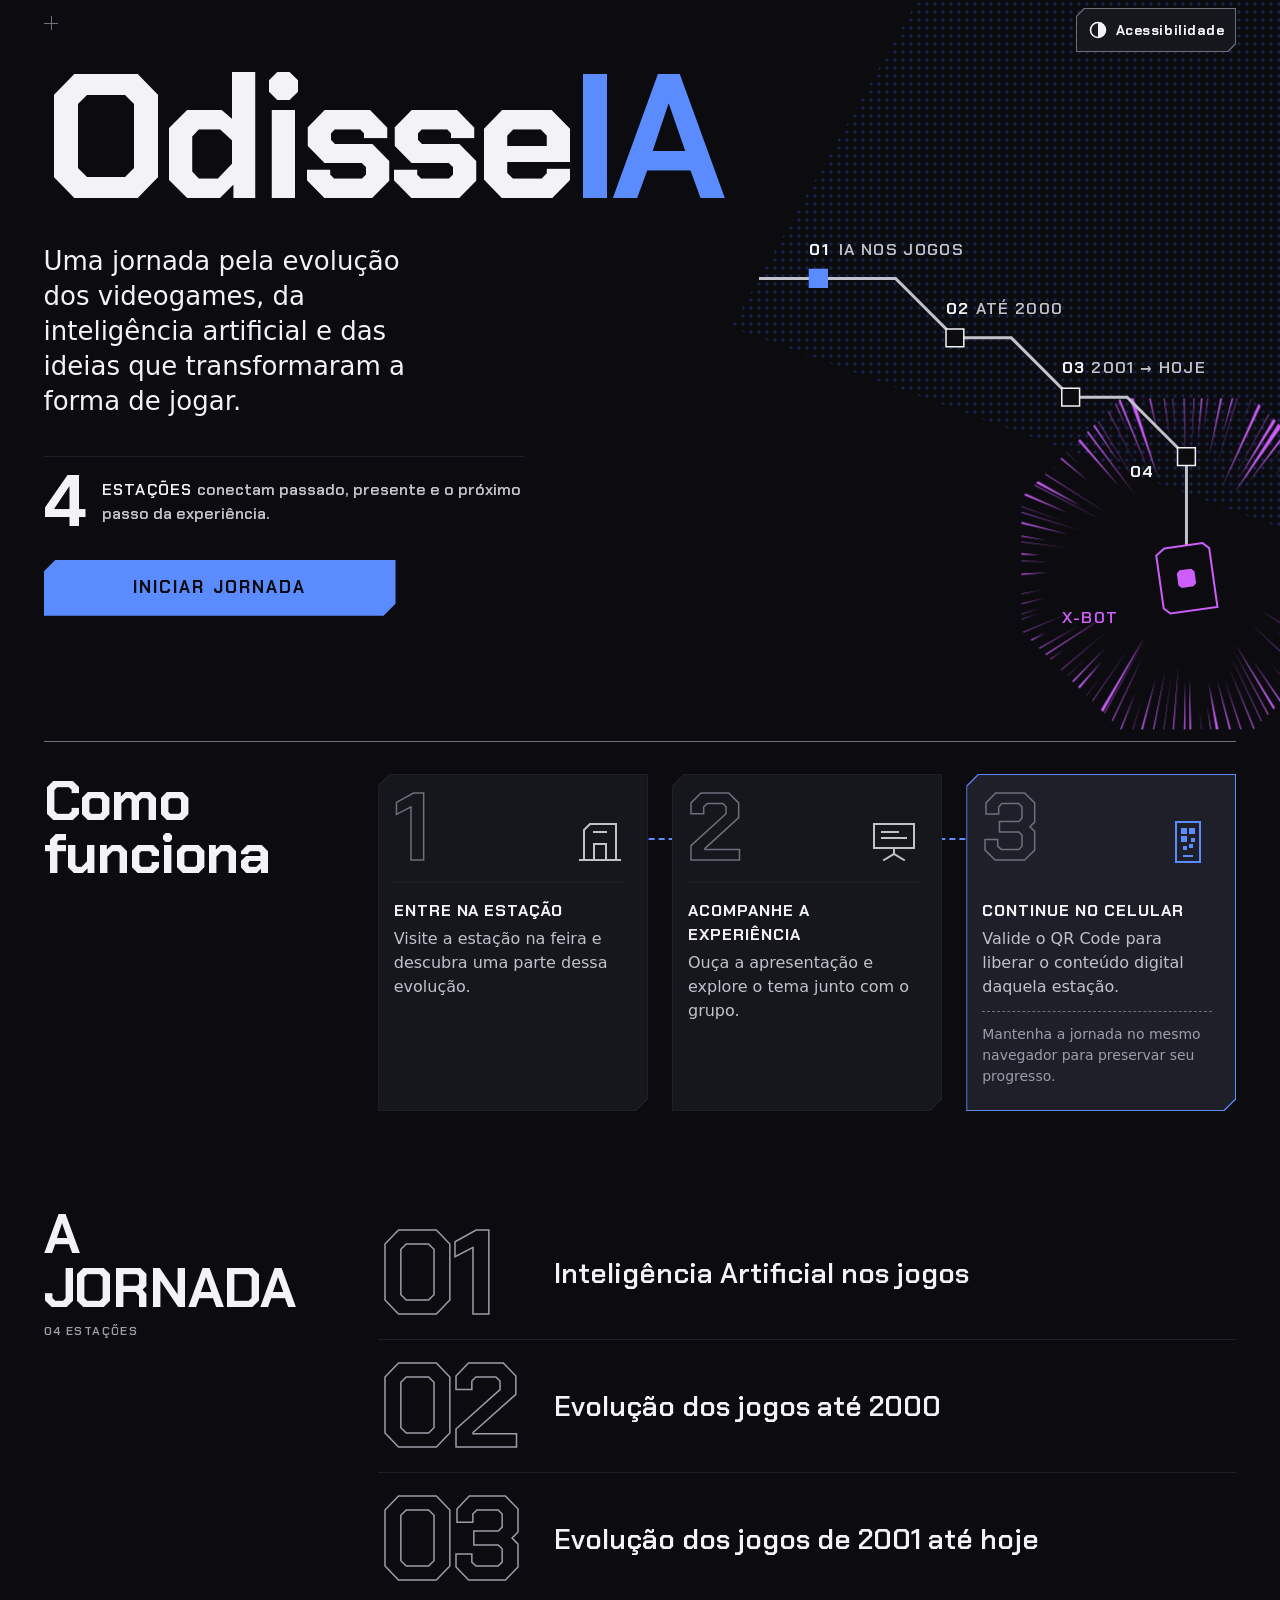
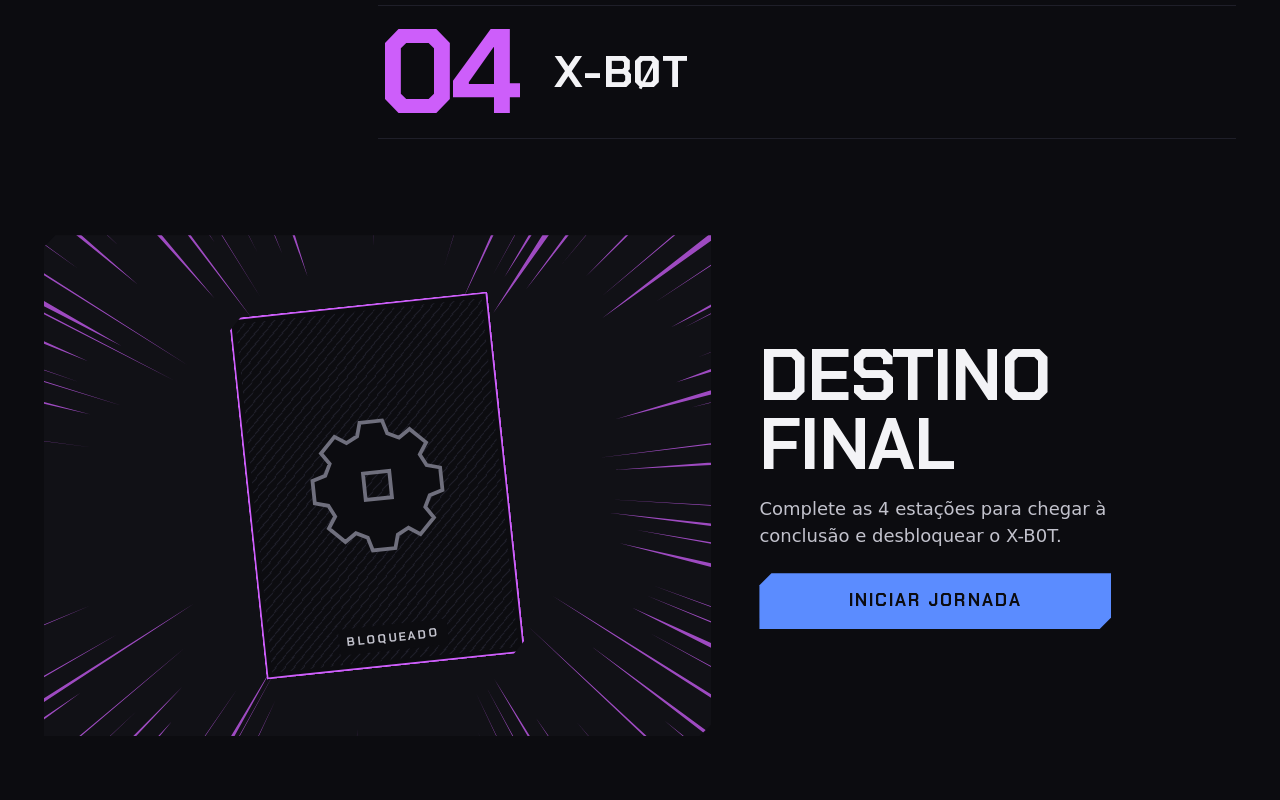
==== commit e8ce1b2d: "feat: adicionar minijogos ao OdisseIA" ====
--- a/index.html
+++ b/index.html
@@ -4,6 +4,25 @@
   <meta charset="UTF-8">
   <meta name="viewport" content="width=device-width, initial-scale=1.0">
   <title>OdisseIA</title>
+  <meta name="description" content="Uma jornada pela evolução dos videogames, da inteligência artificial e das ideias que transformaram a forma de jogar.">
+
+  <!-- Prévia de link (WhatsApp, Discord, redes): Open Graph e Twitter Cards. Mesma arte em todas as páginas. -->
+  <meta property="og:type" content="website">
+  <meta property="og:site_name" content="OdisseIA">
+  <meta property="og:locale" content="pt_BR">
+  <meta property="og:title" content="OdisseIA — Uma jornada pelos jogos e pela inteligência artificial">
+  <meta property="og:description" content="Uma jornada pela evolução dos videogames, da inteligência artificial e das ideias que transformaram a forma de jogar.">
+  <meta property="og:url" content="https://pietroramosz.github.io/OdisseIA/">
+  <meta property="og:image" content="https://pietroramosz.github.io/OdisseIA/assets/img/og-odisseia.png">
+  <meta property="og:image:type" content="image/png">
+  <meta property="og:image:width" content="1200">
+  <meta property="og:image:height" content="630">
+  <meta property="og:image:alt" content="Arte do OdisseIA: o nome OdisseIA em destaque sobre fundo grafite, com a rota das quatro estações em azul descendo até a carta do X-B0T, em roxo.">
+  <meta name="twitter:card" content="summary_large_image">
+  <meta name="twitter:title" content="OdisseIA — Uma jornada pelos jogos e pela inteligência artificial">
+  <meta name="twitter:description" content="Uma jornada pela evolução dos videogames, da inteligência artificial e das ideias que transformaram a forma de jogar.">
+  <meta name="twitter:image" content="https://pietroramosz.github.io/OdisseIA/assets/img/og-odisseia.png">
+  <meta name="twitter:image:alt" content="Arte do OdisseIA: o nome OdisseIA em destaque sobre fundo grafite, com a rota das quatro estações em azul descendo até a carta do X-B0T, em roxo.">
   <link rel="icon" href="assets/img/favicon.svg" type="image/svg+xml">
   <link rel="icon" href="assets/img/favicon-32.png" type="image/png" sizes="32x32">
   <link rel="apple-touch-icon" href="assets/img/apple-touch-icon.png">
@@ -34,17 +53,17 @@
           <g class="capa__parada" style="--ordem: 0">
             <rect class="esquema__no esquema__no--cheio" x="34" y="28" width="12" height="12"/>
             <text class="esquema__texto esquema__texto--forte" x="34" y="18">01</text>
-            <text class="esquema__texto" x="54" y="18">ATÉ 2000</text>
+            <text class="esquema__texto" x="54" y="18">IA NOS JOGOS</text>
           </g>
           <g class="capa__parada" style="--ordem: 1">
             <rect class="esquema__no" x="126" y="68" width="12" height="12"/>
             <text class="esquema__texto esquema__texto--forte" x="126" y="58">02</text>
-            <text class="esquema__texto" x="146" y="58">2001 → HOJE</text>
+            <text class="esquema__texto" x="146" y="58">ATÉ 2000</text>
           </g>
           <g class="capa__parada" style="--ordem: 2">
             <rect class="esquema__no" x="204" y="108" width="12" height="12"/>
             <text class="esquema__texto esquema__texto--forte" x="204" y="98">03</text>
-            <text class="esquema__texto" x="224" y="98">IA</text>
+            <text class="esquema__texto" x="224" y="98">2001 → HOJE</text>
           </g>
           <g class="capa__parada" style="--ordem: 3">
             <rect class="esquema__no" x="282" y="148" width="12" height="12"/>
@@ -102,9 +121,9 @@
     <section class="jornada" aria-labelledby="jornada-titulo">
       <h2 id="jornada-titulo" class="jornada__titulo">A JORNADA <span class="jornada__detalhe">04 ESTAÇÕES</span></h2>
       <ol class="jornada__lista">
-        <li class="jornada__item"><span class="jornada__numero"><span class="visualmente-oculto">Estação </span>01</span><span class="jornada__nome">Evolução dos jogos até 2000</span></li>
-        <li class="jornada__item"><span class="jornada__numero"><span class="visualmente-oculto">Estação </span>02</span><span class="jornada__nome">Evolução dos jogos de 2001 até hoje</span></li>
-        <li class="jornada__item"><span class="jornada__numero"><span class="visualmente-oculto">Estação </span>03</span><span class="jornada__nome">Inteligência Artificial nos jogos</span></li>
+        <li class="jornada__item"><span class="jornada__numero"><span class="visualmente-oculto">Estação </span>01</span><span class="jornada__nome">Inteligência Artificial nos jogos</span></li>
+        <li class="jornada__item"><span class="jornada__numero"><span class="visualmente-oculto">Estação </span>02</span><span class="jornada__nome">Evolução dos jogos até 2000</span></li>
+        <li class="jornada__item"><span class="jornada__numero"><span class="visualmente-oculto">Estação </span>03</span><span class="jornada__nome">Evolução dos jogos de 2001 até hoje</span></li>
         <li class="jornada__item jornada__item--xbot"><span class="jornada__numero"><span class="visualmente-oculto">Estação </span>04</span><span class="jornada__nome">X-B<span class="zero">0</span>T</span></li>
       </ol>
     </section>
--- a/assets/css/style.css
+++ b/assets/css/style.css
@@ -38,6 +38,11 @@
   --cor-texto-secundario: #c2c2cc;
   --cor-texto-atenuado: #9d9daa;
   --cor-apagado: #6f6f7d;
+  /* Filete: divisórias, molduras de ficha e contornos finos. Hachura: a cor das listras de "fechado".
+     No escuro coincidem com a superfície elevada; no claro têm valor próprio, porque ali a superfície
+     elevada fica clara demais para desenhar um limite. */
+  --cor-filete: var(--cor-superficie-alta);
+  --cor-hachura: var(--cor-superficie-alta);
   --cor-grade: rgba(255, 255, 255, 0.04);
 
   --cor-azul: #142146;
@@ -123,20 +128,25 @@
 
 :root[data-tema="claro"] {
   color-scheme: light;
-  --cor-fundo: #f3f5fa;
-  --cor-superficie: #ffffff;
-  --cor-superficie-escura: #e9edf5;
-  --cor-superficie-alta: #dde3ef;
-  --cor-texto: #14171f;
-  --cor-texto-secundario: #353a49;
-  --cor-texto-atenuado: #4f5568;
+  /* Camadas do claro, da mais funda para a mais próxima de quem lê: o fundo é um cinza-azulado, as
+     superfícies são off-white (nunca branco puro), o palco e o "fechado" afundam num cinza mais
+     escuro e o destaque ganha um tom do azul. O limite entre elas vem do filete, não só da cor. */
+  --cor-fundo: #e6e9f0;
+  --cor-superficie: #f4f5f9;
+  --cor-superficie-escura: #d9dde8;
+  --cor-superficie-alta: #dde6f8;
+  --cor-texto: #141824;
+  --cor-texto-secundario: #323a4e;
+  --cor-texto-atenuado: #485066;
   --cor-destaque: #2a55d6;
   --cor-sobre-destaque: #ffffff;
-  --cor-apagado: #686f82;
-  --cor-azul: #c9d4f4;
-  --cor-azul-linha: #6f8ce0;
+  --cor-apagado: #646c82;
+  --cor-filete: #8f98ae;
+  --cor-hachura: #b3bbcd;
+  --cor-azul: #c3cff2;
+  --cor-azul-linha: #4a6ed6;
   --cor-azul-claro: #1c3fb0;
-  --cor-grade: rgba(20, 23, 31, 0.06);
+  --cor-grade: rgba(20, 24, 36, 0.07);
   --cor-xbot: #8f26c7;
   --cor-sobre-xbot: #ffffff;
 }
@@ -163,6 +173,8 @@
   --cor-superficie: #ffffff;
   --cor-superficie-escura: #f0f0f2;
   --cor-superficie-alta: #d6d6dc;
+  --cor-filete: #55555f;
+  --cor-hachura: #9a9aa6;
   --cor-texto: #000000;
   --cor-texto-secundario: #000000;
   --cor-texto-atenuado: #1f1f24;
@@ -230,6 +242,12 @@
   -webkit-text-size-adjust: 100%;
   text-size-adjust: 100%;
   font-size: calc(var(--escala-tela) * 100%);
+}
+
+/* Barra de rolagem na paleta do site (linha azul sobre o fundo), fina e discreta. */
+html {
+  scrollbar-width: thin;
+  scrollbar-color: var(--cor-azul-linha) var(--cor-fundo);
 }
 
 /* Rolagem suave nos links âncora (ex.: da linha do tempo ao capítulo). Só com movimento normal:
@@ -386,9 +404,16 @@
   transform: translateY(1px);
 }
 
+/* O botão secundário ganha um filete interno para ter limite sobre qualquer superfície. No escuro o
+   filete coincide com o fundo do botão e não aparece. */
+.botao {
+  box-shadow: inset 0 0 0 1px var(--cor-filete);
+}
+
 .botao--principal {
   background: var(--cor-destaque);
   color: var(--cor-sobre-destaque);
+  box-shadow: none;
 }
 
 .botao:focus-visible {
@@ -508,7 +533,7 @@
 
 /* Hachura diagonal: marca o que ainda está fechado. */
 .textura-hachura {
-  background-color: var(--cor-superficie-alta);
+  background-color: var(--cor-hachura);
   -webkit-mask: var(--textura-hachura) 0 0 / 10px 10px repeat;
   mask: var(--textura-hachura) 0 0 / 10px 10px repeat;
 }
@@ -577,7 +602,7 @@
    - ::after repinta o miolo um pouco para dentro, então a moldura acompanha também os cantos
      diagonais, coisa que um box-shadow não faz sob clip-path. */
 .ficha {
-  --moldura: var(--cor-superficie-alta);
+  --moldura: var(--cor-filete);
   --espessura: 1px;
   --miolo: var(--cor-superficie);
   position: relative;
@@ -604,6 +629,37 @@
   inset: var(--espessura);
   background: var(--miolo);
   transition: background-color 0.15s ease-out;
+}
+
+/* Pictogramas dos Mini Jogos (Conclusão e página dos jogos): traço direto, sem moldura, só tokens de cor. */
+.mj-pic__linha {
+  fill: none;
+  stroke: var(--cor-apagado);
+  stroke-width: 2;
+  stroke-linecap: square;
+}
+
+.mj-pic__rota {
+  fill: none;
+  stroke: var(--cor-destaque);
+  stroke-width: 4;
+  stroke-linecap: square;
+  stroke-linejoin: miter;
+}
+
+.mj-pic__forte {
+  fill: var(--cor-texto-secundario);
+  stroke: none;
+}
+
+.mj-pic__acento {
+  fill: var(--cor-destaque);
+  stroke: var(--cor-destaque);
+  stroke-width: 2;
+}
+
+.mj-pic__fundo {
+  fill: var(--cor-superficie-escura);
 }
 
 /* Cruz de registro: marca de impressão no canto de um plano. */
--- a/assets/css/paginas/abertura.css
+++ b/assets/css/paginas/abertura.css
@@ -128,7 +128,7 @@
   column-gap: var(--espaco-4);
   margin: var(--espaco-12) 0 0;
   padding-top: var(--espaco-4);
-  border-top: 1px solid var(--cor-superficie-alta);
+  border-top: 1px solid var(--cor-filete);
   font-family: var(--fonte-titulo);
   font-weight: 600;
   color: var(--cor-texto-secundario);
@@ -230,7 +230,7 @@
   align-self: start;
   margin-top: var(--espaco-4);
   padding-top: var(--espaco-4);
-  border-top: 1px solid var(--cor-superficie-alta);
+  border-top: 1px solid var(--cor-filete);
 }
 
 .protocolo__nome {
@@ -285,7 +285,7 @@
   align-items: center;
   min-height: 92px;
   padding: var(--espaco-3) 0;
-  border-bottom: 1px solid var(--cor-superficie-alta);
+  border-bottom: 1px solid var(--cor-filete);
 }
 
 .jornada__numero {
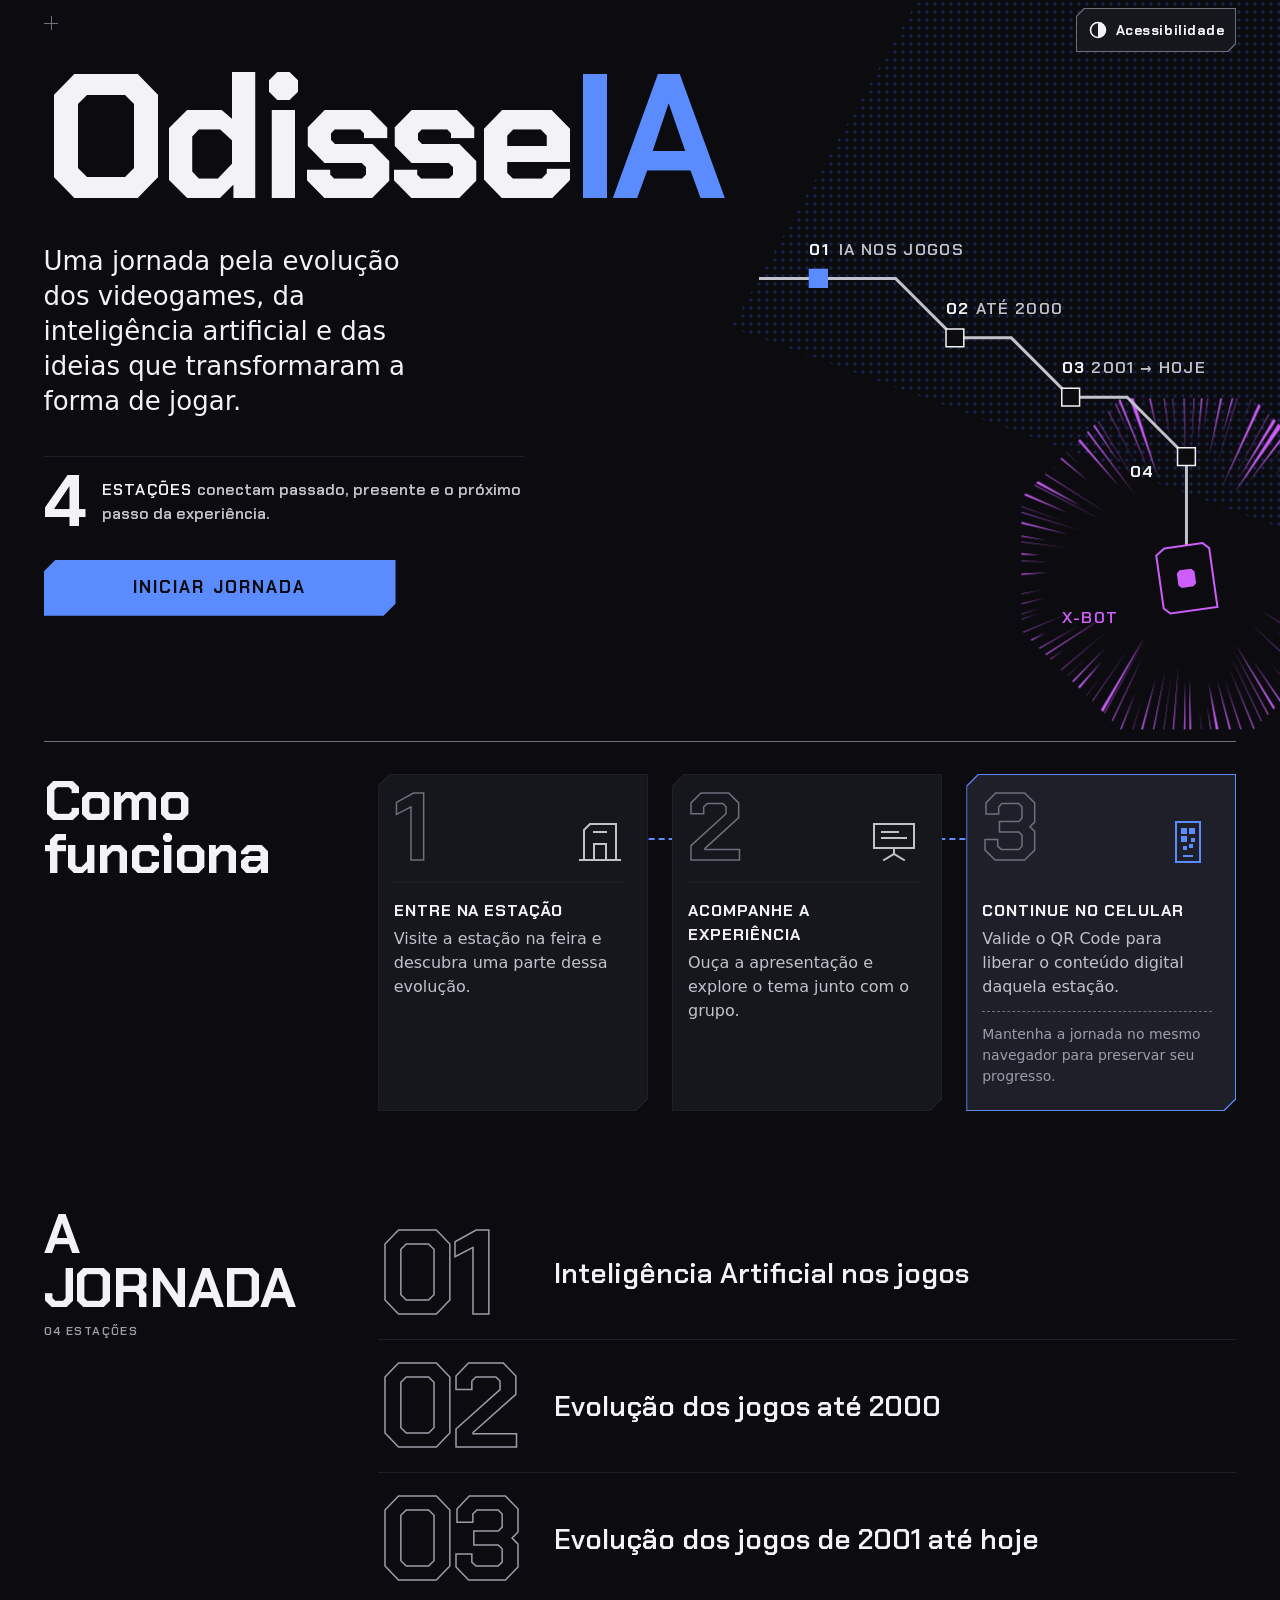
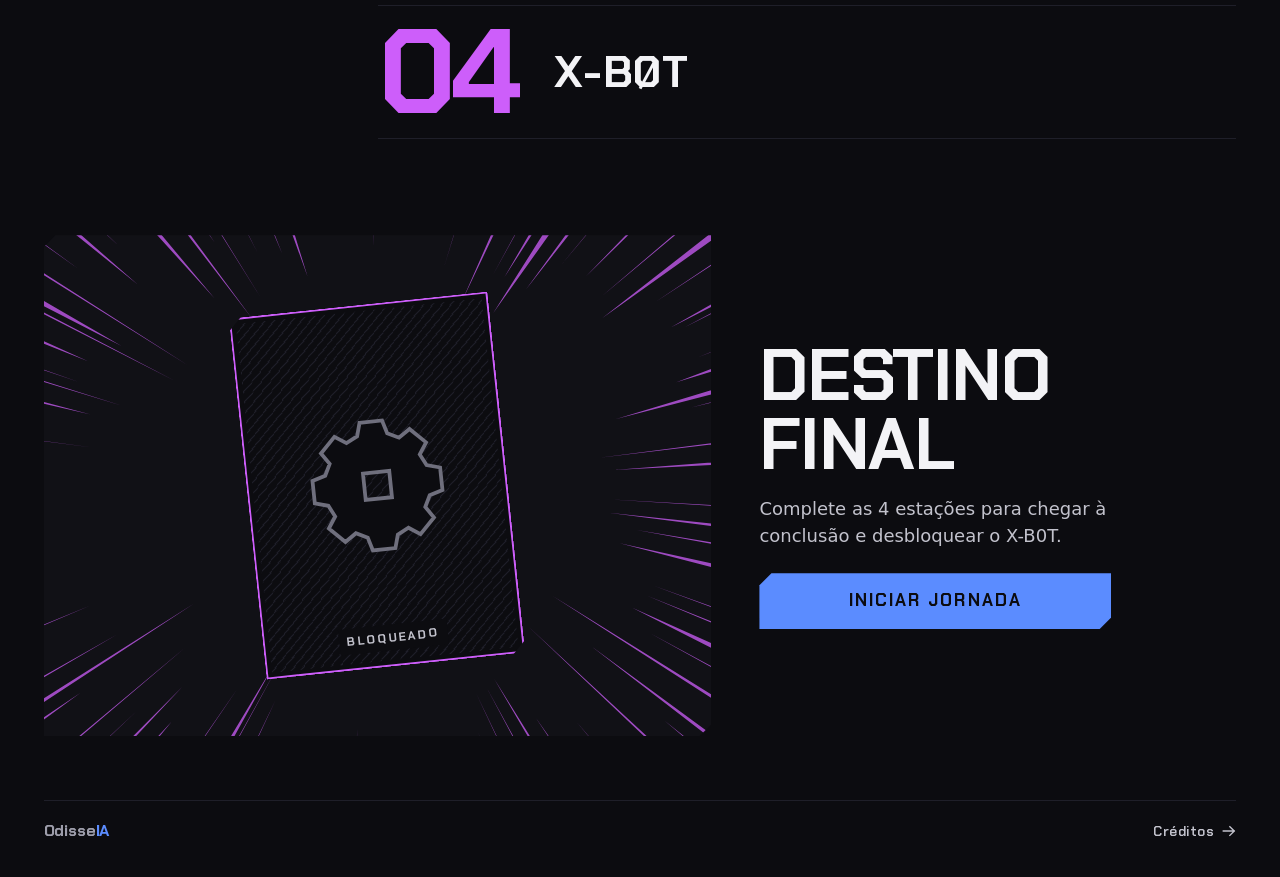
==== commit 6fd8c575: "feat: adicionar página de créditos" ====
--- a/index.html
+++ b/index.html
@@ -146,6 +146,11 @@
       </div>
     </section>
   </main>
+
+  <footer class="rodape">
+    <p class="rodape__marca">Odisse<span class="rodape__ia">IA</span></p>
+    <a class="rodape__link" href="creditos.html">Créditos <span class="seta" aria-hidden="true"></span></a>
+  </footer>
   <script src="assets/js/bigode.js"></script>
 </body>
 </html>
--- a/assets/css/style.css
+++ b/assets/css/style.css
@@ -494,6 +494,56 @@
   }
 }
 
+/* Rodapé discreto das páginas principais: a marca e o acesso aos créditos. Mesma largura útil do
+   conteúdo (palco e margem), um filete no topo e nada mais. */
+.rodape {
+  display: flex;
+  flex-wrap: wrap;
+  align-items: center;
+  justify-content: space-between;
+  gap: var(--espaco-1) var(--espaco-6);
+  width: min(100% - 2 * var(--gutter), var(--palco));
+  margin: 0 auto;
+  padding: var(--espaco-2) 0 var(--espaco-6);
+  border-top: 1px solid var(--cor-filete);
+}
+
+.rodape__marca {
+  margin: 0;
+  font-family: var(--fonte-titulo);
+  font-weight: 700;
+  font-size: 1rem;
+  letter-spacing: -0.01em;
+  color: var(--cor-texto-atenuado);
+}
+
+.rodape__ia {
+  color: var(--cor-destaque);
+}
+
+.rodape__link {
+  display: inline-flex;
+  align-items: center;
+  gap: var(--espaco-2);
+  min-height: 44px;
+  font-family: var(--fonte-titulo);
+  font-weight: 600;
+  font-size: 0.875rem;
+  letter-spacing: 0.04em;
+  color: var(--cor-texto-secundario);
+  text-decoration: none;
+}
+
+@media (hover: hover) {
+  .rodape__link:hover {
+    color: var(--cor-texto);
+    text-decoration: underline;
+    text-decoration-color: var(--cor-destaque);
+    text-decoration-thickness: 2px;
+    text-underline-offset: 0.3em;
+  }
+}
+
 /* ---------- Gramática gráfica ---------- */
 
 /* Numeral gigante vazado: plano de fundo tipográfico, sempre decorativo (aria-hidden). */
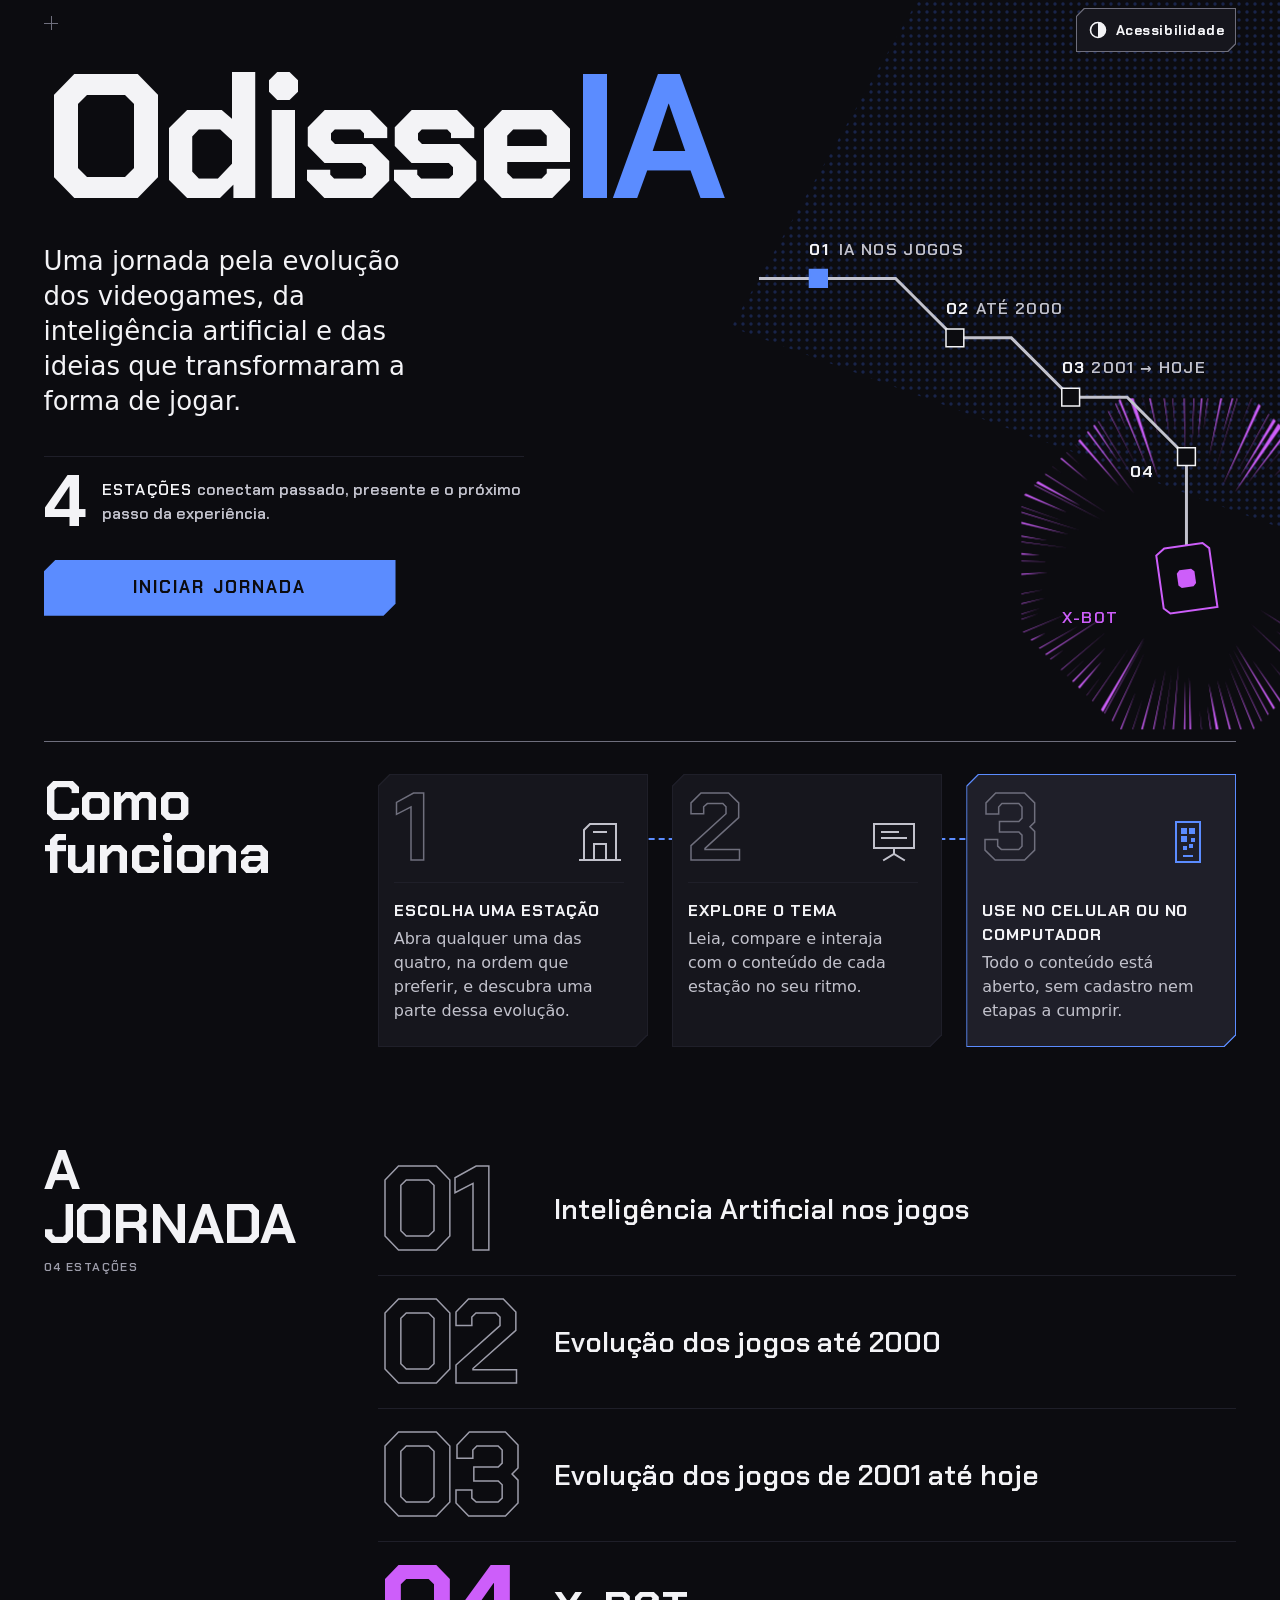
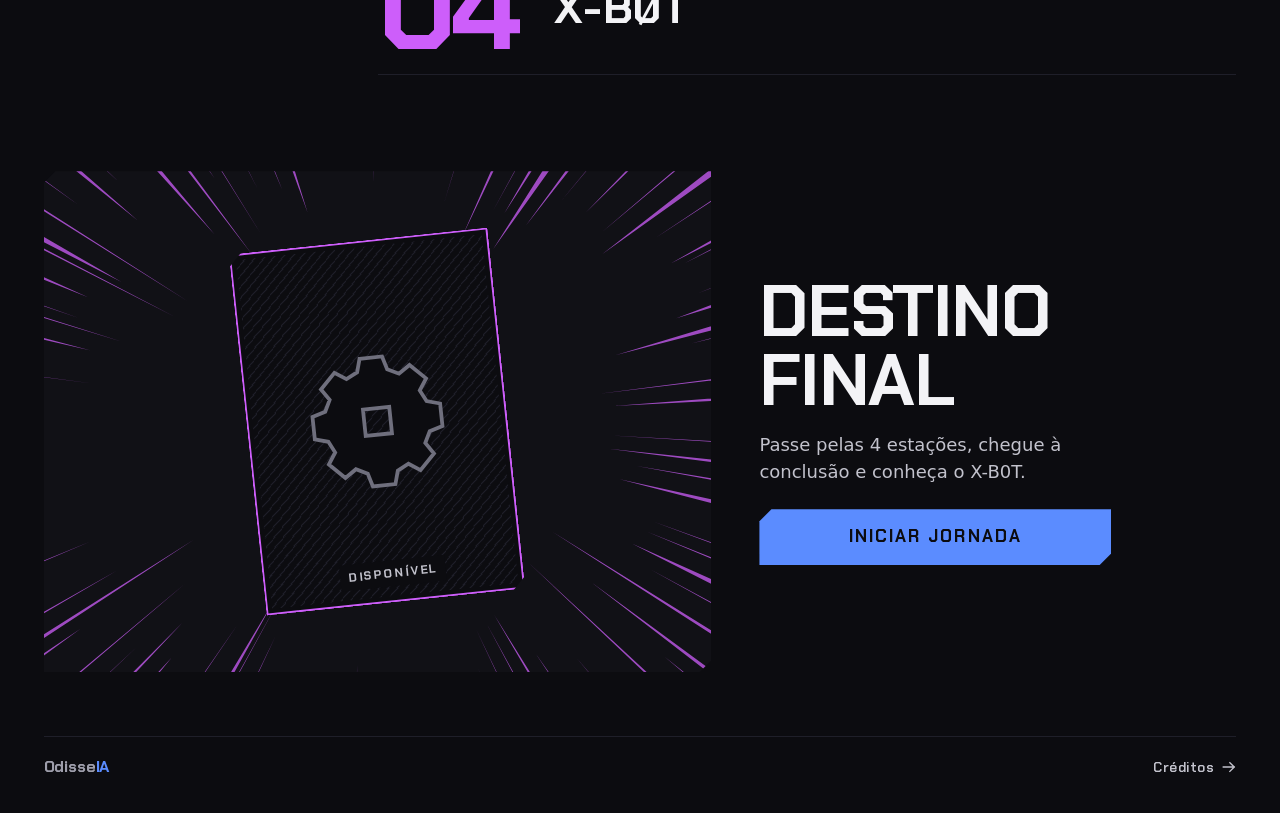
==== commit 349288e6: "feat: tornar o OdisseIA totalmente aberto" ====
--- a/index.html
+++ b/index.html
@@ -33,8 +33,8 @@
 </head>
 <body class="pagina-index">
   <a class="pular" href="#conteudo-principal">Pular para o conteúdo</a>
-  <!-- Porta de entrada estática: não lê progresso. Os únicos scripts são o painel de acessibilidade e o
-       easter egg da marca (bigode.js), que não mexem na jornada. -->
+  <!-- Porta de entrada estática. Os únicos scripts são o painel de acessibilidade e o
+       easter egg da marca (bigode.js), que não mexem no conteúdo. -->
   <main id="conteudo-principal" tabindex="-1" class="abertura">
     <section class="capa" aria-labelledby="index-titulo">
       <div class="capa__tom textura-reticula" aria-hidden="true"></div>
@@ -89,8 +89,8 @@
             <path class="esquema__traco" d="M8 42V12L14 6H40V42M4 42H44M18 42V26H30V42M18 14H30"/>
           </svg>
           <div class="protocolo__corpo">
-            <strong class="protocolo__nome">ENTRE NA ESTAÇÃO</strong>
-            <p class="protocolo__texto">Visite a estação na feira e descubra uma parte dessa evolução.</p>
+            <strong class="protocolo__nome">ESCOLHA UMA ESTAÇÃO</strong>
+            <p class="protocolo__texto">Abra qualquer uma das quatro, na ordem que preferir, e descubra uma parte dessa evolução.</p>
           </div>
         </li>
         <li class="protocolo__passo ficha">
@@ -99,8 +99,8 @@
             <path class="esquema__traco" d="M4 6H44V30H4ZM24 30V36M14 42L24 36L34 42M12 14H28M12 20H36"/>
           </svg>
           <div class="protocolo__corpo">
-            <strong class="protocolo__nome">ACOMPANHE A EXPERIÊNCIA</strong>
-            <p class="protocolo__texto">Ouça a apresentação e explore o tema junto com o grupo.</p>
+            <strong class="protocolo__nome">EXPLORE O TEMA</strong>
+            <p class="protocolo__texto">Leia, compare e interaja com o conteúdo de cada estação no seu ritmo.</p>
           </div>
         </li>
         <li class="protocolo__passo ficha">
@@ -110,9 +110,8 @@
             <path d="M17 10H23V16H17ZM25 10H31V16H25ZM17 18H23V24H17ZM27 20H31V24H27ZM25 26H29V30H25ZM19 28H23V32H19Z" fill="currentColor"/>
           </svg>
           <div class="protocolo__corpo">
-            <strong class="protocolo__nome">CONTINUE NO CELULAR</strong>
-            <p class="protocolo__texto">Valide o QR Code para liberar o conteúdo digital daquela estação.</p>
-            <p class="protocolo__nota">Mantenha a jornada no mesmo navegador para preservar seu progresso.</p>
+            <strong class="protocolo__nome">USE NO CELULAR OU NO COMPUTADOR</strong>
+            <p class="protocolo__texto">Todo o conteúdo está aberto, sem cadastro nem etapas a cumprir.</p>
           </div>
         </li>
       </ol>
@@ -136,12 +135,12 @@
           <svg class="destino__engrenagem" viewBox="-40 -40 80 80" focusable="false">
             <path d="M-6 -34H6L8 -27L14 -24L20 -28L28 -20L24 -14L27 -8L34 -6V6L27 8L24 14L28 20L20 28L14 24L8 27L6 34H-6L-8 27L-14 24L-20 28L-28 20L-24 14L-27 8L-34 6V-6L-27 -8L-24 -14L-28 -20L-20 -28L-14 -24L-8 -27ZM-7 -7H7V7H-7Z" fill-rule="evenodd"/>
           </svg>
-          <span class="destino__selo">BLOQUEADO</span>
+          <span class="destino__selo">DISPONÍVEL</span>
         </div>
       </div>
       <div class="destino__texto">
         <h2 id="destino-titulo" class="destino__titulo">DESTINO FINAL</h2>
-        <p class="destino__descricao">Complete as 4 estações para chegar à conclusão e desbloquear o X-B0T.</p>
+        <p class="destino__descricao">Passe pelas 4 estações, chegue à conclusão e conheça o X-B0T.</p>
         <a class="botao botao--principal destino__cta" href="hub.html">INICIAR JORNADA</a>
       </div>
     </section>
--- a/assets/css/style.css
+++ b/assets/css/style.css
@@ -25,7 +25,7 @@
      aparecer sobre o grafite. Por isso a escala tem quatro passos da mesma matiz (~226°):
        --cor-azul        #142146  referência escura: fundos sutis, marca-texto, hachura
        --cor-azul-linha  #3558c4  linhas, trilhos, separadores, texturas e molduras (3,1:1)
-       --cor-destaque    #5b8cff  acento: estados, progresso, ações, foco (6,2:1; texto escuro sobre ele)
+       --cor-destaque    #5b8cff  acento: estados, ações, foco (6,2:1; texto escuro sobre ele)
        --cor-azul-claro  #8fb0ff  hover e texto de acento sobre superfícies elevadas (9,1:1)
    - --cor-xbot (#cd5efa) é só do X-B0T: onde o jogo é o assunto, --cor-destaque é trocado por ele.
    Uma troca de cor acontece neste bloco. */
@@ -111,7 +111,6 @@
   --textura-movimento: url("data:image/svg+xml,%3Csvg xmlns='http://www.w3.org/2000/svg' viewBox='0 0 1000 400' preserveAspectRatio='none'%3E%3Cpath d='M510.8 5.9L953.6 4.5L953.6 7.2ZM330.1 15.3L949.7 14.1L949.7 16.5ZM358.2 20.8L902.3 16L902.3 25.7ZM437 30.3L906.6 29.4L906.6 31.2ZM83.8 40.5L885.8 39.8L885.8 41.2ZM248.3 45.9L947.2 43.5L947.2 48.3ZM277.8 54.3L1000 51.1L1000 57.5ZM293.7 61.3L905.8 60.1L905.8 62.4ZM96.4 72.3L917.5 68.5L917.5 76.1ZM598.4 81.2L971.2 80.3L971.2 82.1ZM504.9 90L916.2 89.2L916.2 90.8ZM306.1 98.5L991.9 97.6L991.9 99.4ZM315.2 108.5L904.2 107.8L904.2 109.2ZM524.6 116.3L915.8 113L915.8 119.6ZM293.9 125.3L907.1 124.6L907.1 125.9ZM140.7 135L900.6 133.4L900.6 136.6ZM564.9 145.8L938.2 143.8L938.2 147.9ZM434.4 151.8L940.6 150.5L940.6 153ZM365.9 158.4L974.5 156.9L974.5 159.9ZM685.7 171.8L988.2 170.8L988.2 172.9ZM506 176L942.5 175.3L942.5 176.7ZM84.2 186.1L908.7 185.1L908.7 187ZM558.6 193.2L925.4 190.7L925.4 195.6ZM221.7 202L955.3 200.7L955.3 203.4ZM506.3 209.9L997.8 206.3L997.8 213.6ZM560.5 220.9L990.1 218.9L990.1 222.9ZM609.3 233L882.8 232L882.8 234ZM698.8 238.2L974.3 237.5L974.3 238.9ZM258.8 247.3L959.4 246.7L959.4 248ZM716.4 254.8L977.5 254.1L977.5 255.5ZM438.8 261.7L909 260.3L909 263.1ZM328.3 272.5L889.6 271.5L889.6 273.4ZM187.9 280.2L893.4 278.4L893.4 282ZM340.2 289.8L988.6 286.8L988.6 292.7ZM497.4 299.7L896.6 299L896.6 300.4ZM332.3 309.4L931.7 308.8L931.7 310ZM186 314.3L950 310.3L950 318.3ZM126.7 327.7L922.7 326.4L922.7 329.1ZM350.9 333.8L888.1 331.8L888.1 335.7ZM649.2 342.4L996.3 341.8L996.3 343.1ZM392.9 348.2L941.3 345.1L941.3 351.3ZM697.7 359.4L924.7 357.6L924.7 361.2ZM598.2 366.1L999.4 362.1L999.4 370.1ZM570.2 376.8L908.1 375.2L908.1 378.4ZM330.1 388.3L942.6 385.4L942.6 391.2ZM391.2 394.4L883.8 393.7L883.8 395.1Z'/%3E%3C/svg%3E");
   --textura-reticula: url("data:image/svg+xml,%3Csvg xmlns='http://www.w3.org/2000/svg' width='8' height='8'%3E%3Ccircle cx='4' cy='4' r='1.7'/%3E%3C/svg%3E");
   --textura-grade: url("data:image/svg+xml,%3Csvg xmlns='http://www.w3.org/2000/svg' width='32' height='32'%3E%3Cpath d='M0 0.5H32M0.5 0V32' stroke='black' stroke-width='1'/%3E%3C/svg%3E");
-  --icone-cadeado: url("data:image/svg+xml,%3Csvg xmlns='http://www.w3.org/2000/svg' viewBox='0 0 16 16'%3E%3Cpath d='M5 7V4.5L6.5 3H9.5L11 4.5V7M2.5 7H13.5V14.5H2.5ZM8 9.5V12' fill='none' stroke='black' stroke-width='1.6' stroke-linecap='square'/%3E%3C/svg%3E");
   --icone-seta: url("data:image/svg+xml,%3Csvg xmlns='http://www.w3.org/2000/svg' viewBox='0 0 16 16'%3E%3Cpath d='M1.5 8H14M9 3L14 8L9 13' fill='none' stroke='black' stroke-width='1.6' stroke-linecap='square'/%3E%3C/svg%3E");
   --textura-hachura: url("data:image/svg+xml,%3Csvg xmlns='http://www.w3.org/2000/svg' width='10' height='10'%3E%3Cpath d='M-2 2L2 -2M0 10L10 0M8 12L12 8' stroke='black' stroke-width='1.2'/%3E%3C/svg%3E");
 }
@@ -842,7 +841,7 @@
 :root[data-movimento="reduzido"] .conexao__avancar:hover .seta,
 :root[data-movimento="reduzido"] .epoca:hover::before,
 :root[data-movimento="reduzido"] .marco:hover::before,
-:root[data-movimento="reduzido"] .botao:not(.conexao__avancar--bloqueado):hover {
+:root[data-movimento="reduzido"] .botao:hover {
   transform: none;
 }
 
@@ -876,7 +875,7 @@
   :root:not([data-movimento]) .conexao__avancar:hover .seta,
   :root:not([data-movimento]) .epoca:hover::before,
   :root:not([data-movimento]) .marco:hover::before,
-  :root:not([data-movimento]) .botao:not(.conexao__avancar--bloqueado):hover {
+  :root:not([data-movimento]) .botao:hover {
     transform: none;
   }
 
--- a/assets/css/paginas/abertura.css
+++ b/assets/css/paginas/abertura.css
@@ -245,15 +245,6 @@
   margin: var(--espaco-1) 0 0;
   line-height: 1.5;
   color: var(--cor-texto-secundario);
-}
-
-.protocolo__nota {
-  margin: var(--espaco-3) 0 0;
-  padding-top: var(--espaco-3);
-  border-top: 1px dashed var(--cor-apagado);
-  font-size: 0.875rem;
-  line-height: 1.5;
-  color: var(--cor-texto-atenuado);
 }
 
 /* ---------- Índice da jornada ---------- */
